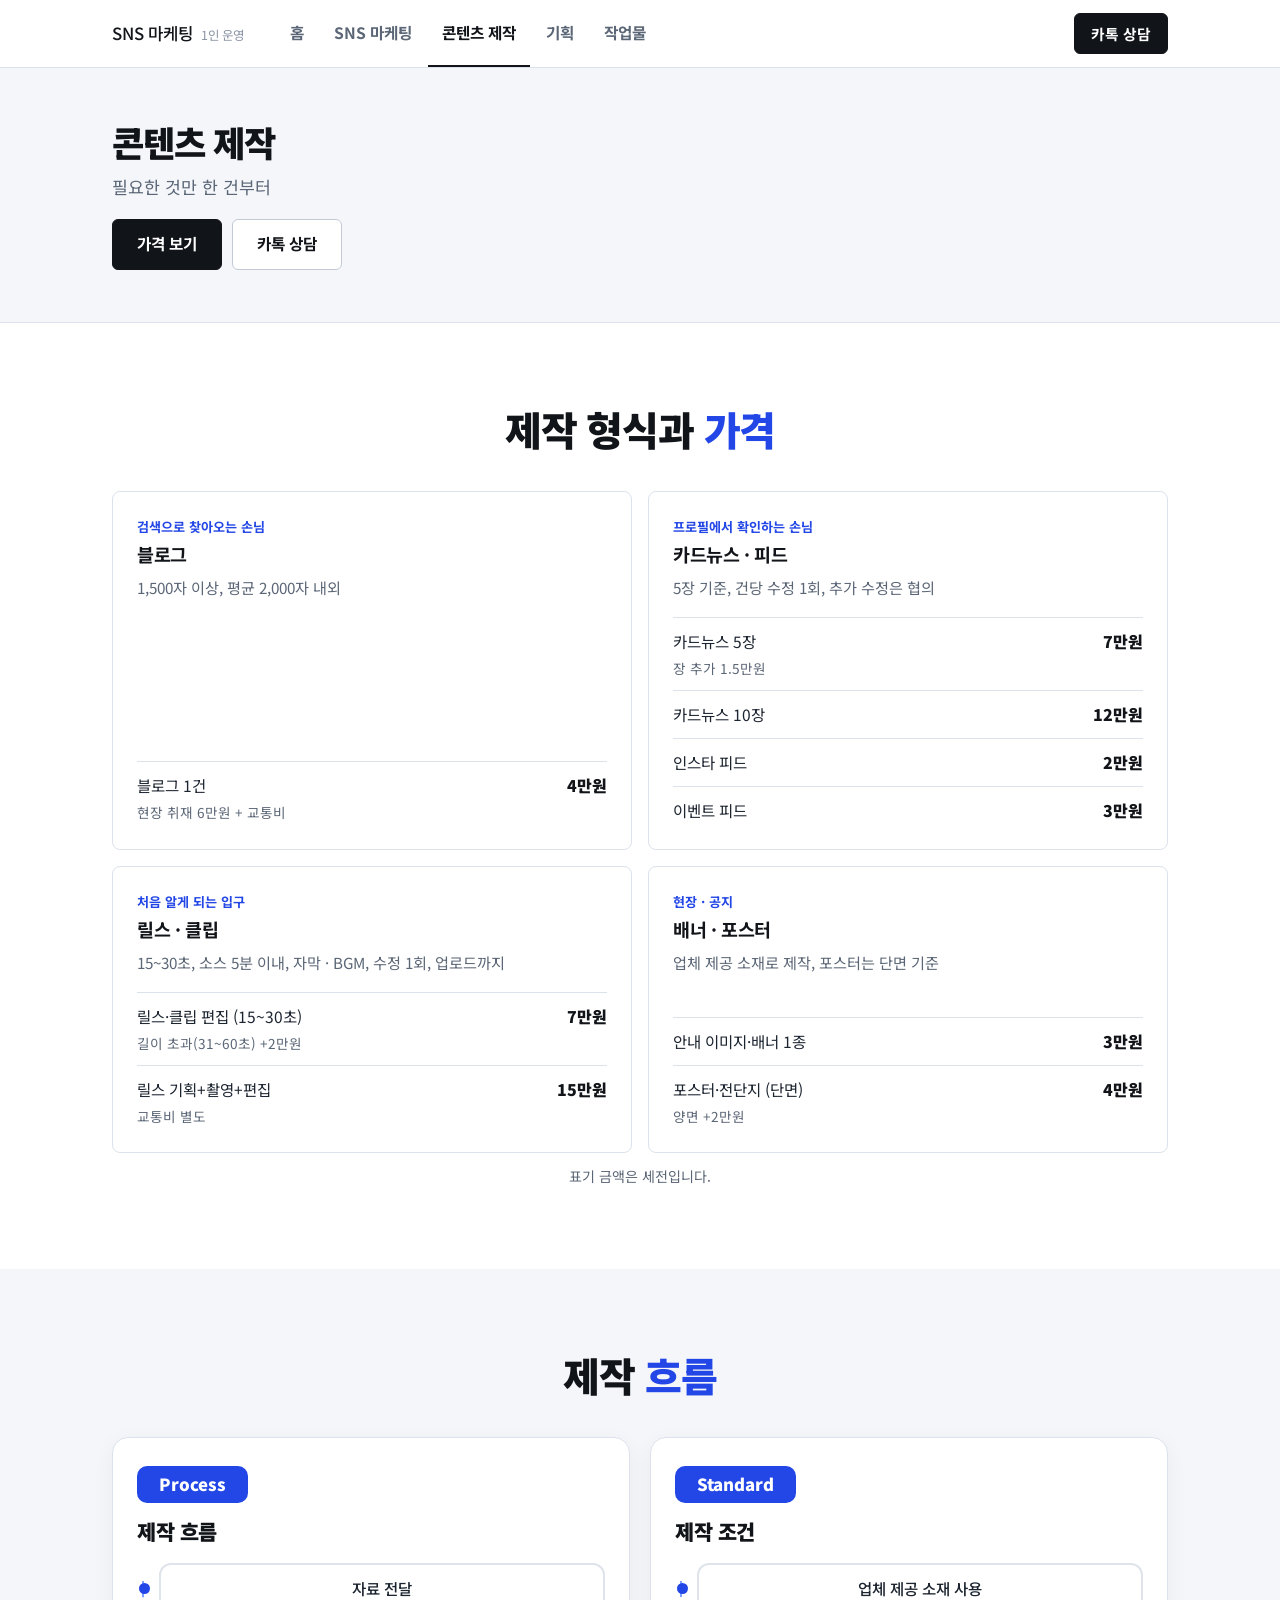
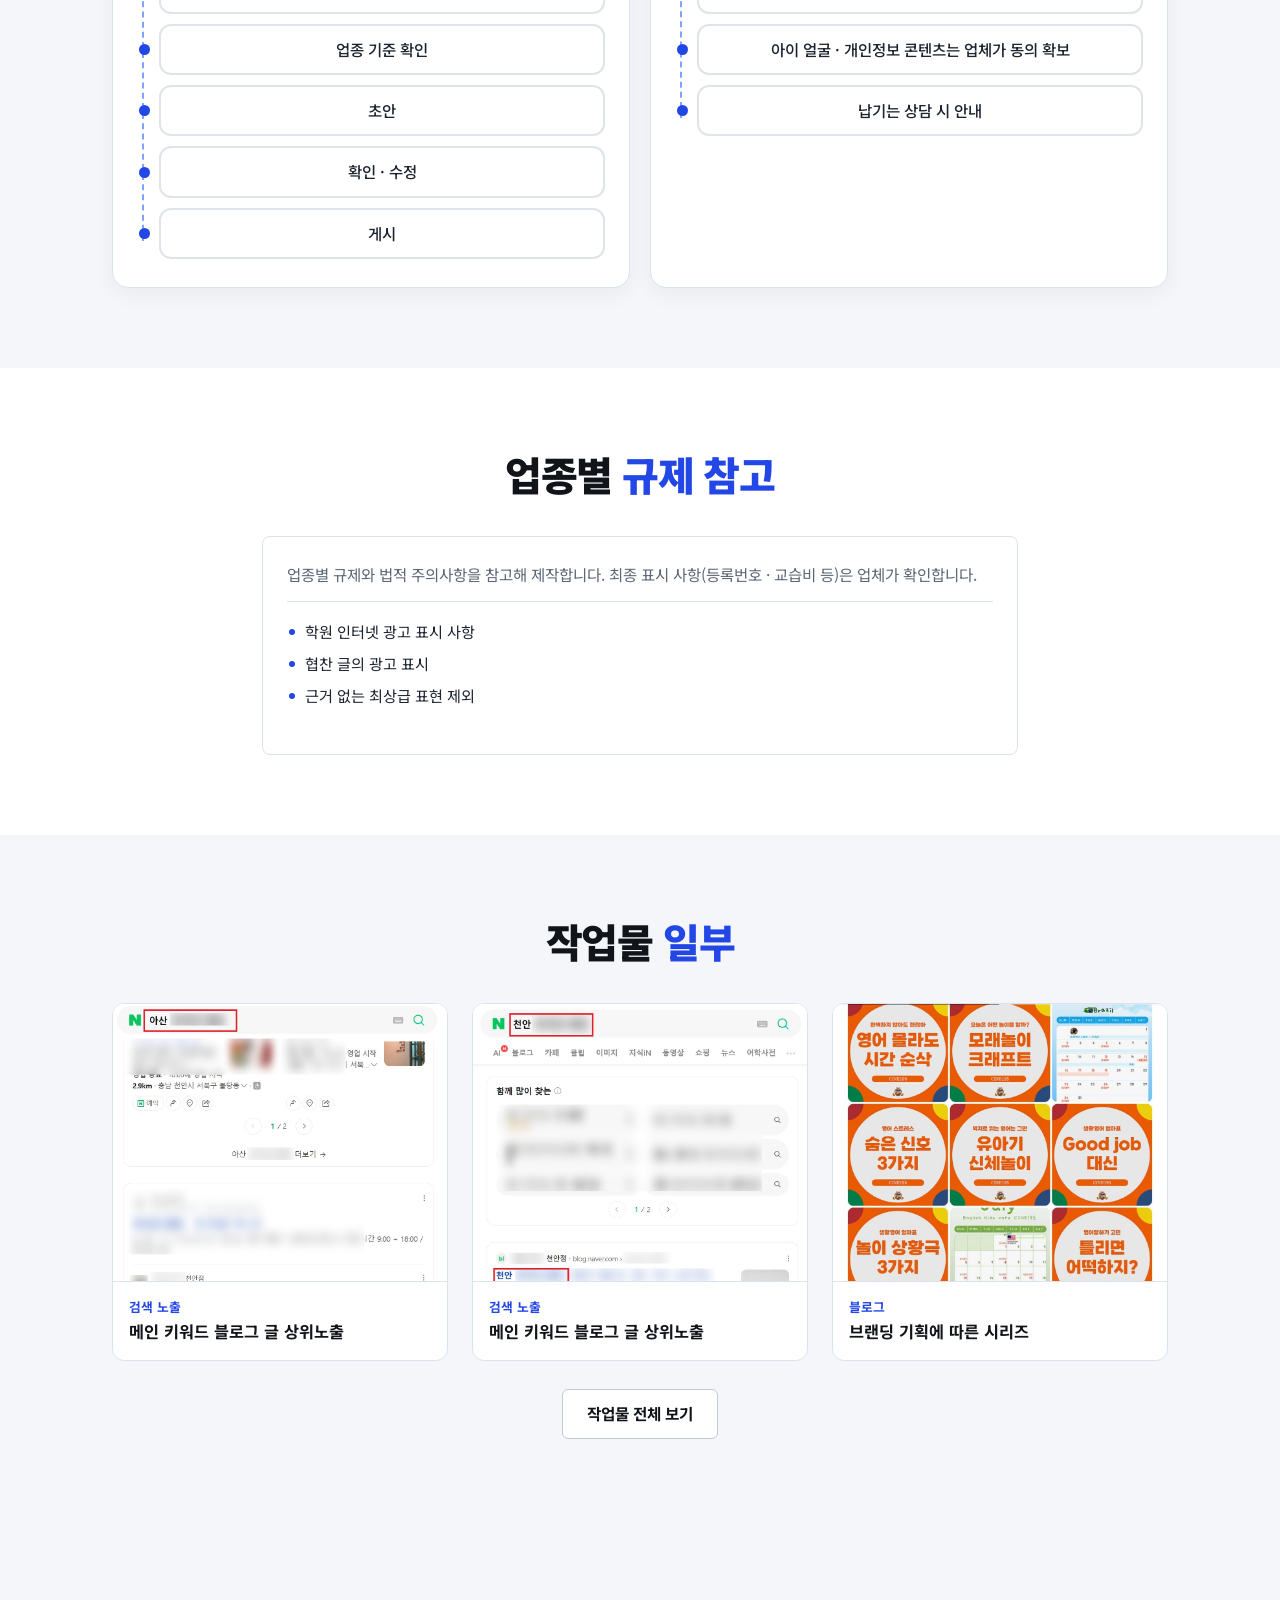
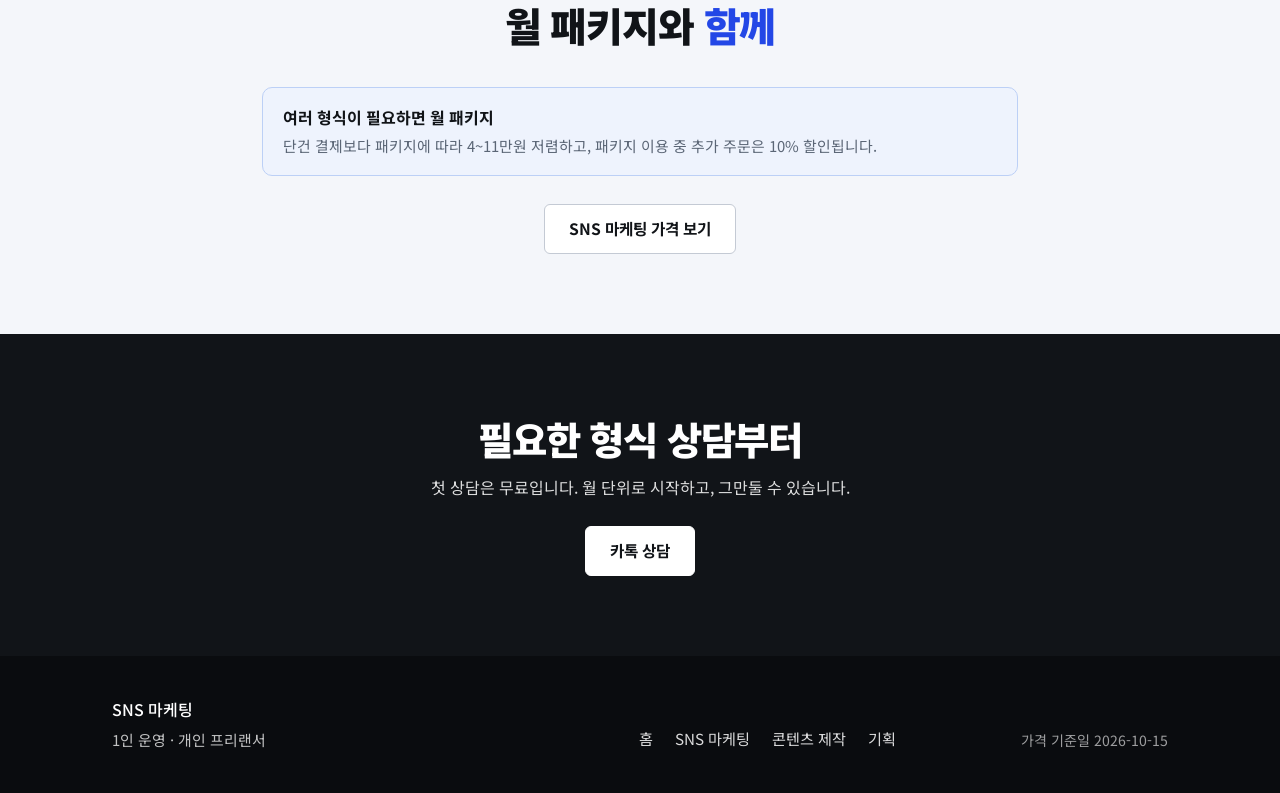
==== content/index.html @ e3b00475 "Replace 영상 편집 with 콘텐츠 제작: new /content/ page, tabs, home card; /video/ redirects Co-Authored-By: Cl" ====
<!DOCTYPE html>
<html lang="ko">
<head>
    <meta charset="UTF-8">
    <script>document.documentElement.className += ' js';</script>
    <meta name="viewport" content="width=device-width, initial-scale=1">
    <meta name="robots" content="noindex">
    <meta name="color-scheme" content="light">
    <title>콘텐츠 제작</title>
    <meta name="description" content="블로그 · 카드뉴스 · 릴스 · 배너·포스터 제작">
    <link rel="preconnect" href="https://fonts.googleapis.com">
    <link rel="preconnect" href="https://fonts.gstatic.com" crossorigin>
    <link rel="stylesheet" href="https://fonts.googleapis.com/css2?family=Noto+Sans+KR:wght@400;500;700;900&display=swap">
    <link rel="stylesheet" href="../assets/site.css">
    <script src="../assets/site.js" defer></script>
    <script src="../assets/pricing.js" defer></script>
    <script src="../assets/price-ui.js" defer></script>
    <script src="../assets/nav.js" defer></script>
    <script src="../assets/media.js" defer></script>
    <script src="../assets/effects.js" defer></script>
</head>
<body>
    <a class="skip-link" href="#main">본문으로 건너뛰기</a>

    <header class="site-header">
        <div class="container header-inner">
            <a class="brand" href="../"><span class="brand-name" data-brand-name></span><span class="brand-sub" data-brand-sub></span></a>
            <nav aria-label="사이트 메뉴">
                <ul class="tabs">
                        <li><a href="../">홈</a></li>
                        <li><a href="../services/">SNS 마케팅</a></li>
                        <li><a href="../content/" aria-current="page">콘텐츠 제작</a></li>
                        <li><a href="../planning/">기획</a></li>
                        <li data-tab="works" hidden><a href="../works/">작업물</a></li>
                </ul>
            </nav>
            <a class="btn btn-primary" href="https://open.kakao.com/o/sCHnO8pi" target="_blank" rel="noopener">카톡 상담</a>
        </div>
    </header>

    <main id="main">
        <p id="load-error" class="load-error" role="alert" hidden></p>

        <section class="hero hero-page" aria-labelledby="hero-title">
            <div class="container">
                <h1 id="hero-title">콘텐츠 제작</h1>
                <p class="lede">필요한 것만 한 건부터</p>
                <div class="cta">
                    <a class="btn btn-primary" href="#price">가격 보기</a>
                    <a class="btn btn-secondary" href="https://open.kakao.com/o/sCHnO8pi" target="_blank" rel="noopener">카톡 상담</a>
                </div>
            </div>
        </section>

        <section id="price" class="section" aria-labelledby="price-title">
            <div class="container">
                <div class="section-head center"><h2 id="price-title">제작 형식과 <em>가격</em></h2></div>
                <div class="fmt-grid">
                    <article class="card fmt-card">
                        <span class="fmt-role">검색으로 찾아오는 손님</span>
                        <h3>블로그</h3>
                        <p class="fmt-spec" data-spec="blog"></p>
                        <ul class="fmt-prices">
                            <li><span class="fmt-name">블로그 1건</span><strong class="fmt-money" data-money="singles|블로그 1건"></strong><small class="fmt-note" data-note="singles|블로그 1건"></small></li>
                        </ul>
                    </article>
                    <article class="card fmt-card">
                        <span class="fmt-role">프로필에서 확인하는 손님</span>
                        <h3>카드뉴스 · 피드</h3>
                        <p class="fmt-spec" data-spec="cardnews"></p>
                        <ul class="fmt-prices">
                            <li><span class="fmt-name">카드뉴스 5장</span><strong class="fmt-money" data-money="singles|카드뉴스 5장"></strong><small class="fmt-note" data-note="singles|카드뉴스 5장"></small></li>
                            <li><span class="fmt-name">카드뉴스 10장</span><strong class="fmt-money" data-money="singles|카드뉴스 10장"></strong><small class="fmt-note" data-note="singles|카드뉴스 10장"></small></li>
                            <li><span class="fmt-name">인스타 피드</span><strong class="fmt-money" data-money="singles|인스타 피드"></strong><small class="fmt-note" data-note="singles|인스타 피드"></small></li>
                            <li><span class="fmt-name">이벤트 피드</span><strong class="fmt-money" data-money="singles|이벤트 피드"></strong><small class="fmt-note" data-note="singles|이벤트 피드"></small></li>
                        </ul>
                    </article>
                    <article class="card fmt-card">
                        <span class="fmt-role">처음 알게 되는 입구</span>
                        <h3>릴스 · 클립</h3>
                        <p class="fmt-spec" data-spec="reels"></p>
                        <ul class="fmt-prices">
                            <li><span class="fmt-name">릴스·클립 편집 (15~30초)</span><strong class="fmt-money" data-money="singles|릴스·클립 편집 (15~30초)"></strong><small class="fmt-note" data-note="singles|릴스·클립 편집 (15~30초)"></small></li>
                            <li><span class="fmt-name">릴스 기획+촬영+편집</span><strong class="fmt-money" data-money="singles|릴스 기획+촬영+편집"></strong><small class="fmt-note" data-note="singles|릴스 기획+촬영+편집"></small></li>
                        </ul>
                    </article>
                    <article class="card fmt-card">
                        <span class="fmt-role">현장 · 공지</span>
                        <h3>배너 · 포스터</h3>
                        <p class="fmt-spec" data-spec="banner"></p>
                        <ul class="fmt-prices">
                            <li><span class="fmt-name">안내 이미지·배너 1종</span><strong class="fmt-money" data-money="setup|안내 이미지·배너 1종"></strong><small class="fmt-note" data-note="setup|안내 이미지·배너 1종"></small></li>
                            <li><span class="fmt-name">포스터·전단지 (단면)</span><strong class="fmt-money" data-money="setup|포스터·전단지 (단면)"></strong><small class="fmt-note" data-note="setup|포스터·전단지 (단면)"></small></li>
                        </ul>
                    </article>
                </div>
                <p class="fine center">표기 금액은 세전입니다.</p>
            </div>
        </section>

        <section class="section band-soft" aria-labelledby="process-title">
            <div class="container">
                <div class="section-head center"><h2 id="process-title">제작 <em>흐름</em></h2></div>
                <div class="point-grid point-grid-2">
                    <article class="point">
                        <span class="point-badge">Process</span>
                        <h3>제작 흐름</h3>
                        <ol class="flow"><li>자료 전달</li><li>업종 기준 확인</li><li>초안</li><li>확인 · 수정</li><li>게시</li></ol>
                    </article>
                    <article class="point">
                        <span class="point-badge">Standard</span>
                        <h3>제작 조건</h3>
                        <ol class="flow"><li>업체 제공 소재 사용</li><li>아이 얼굴 · 개인정보 콘텐츠는 업체가 동의 확보</li><li>납기는 상담 시 안내</li></ol>
                    </article>
                </div>
            </div>
        </section>

        <section class="section" aria-labelledby="rules-title">
            <div class="container narrow-block">
                <div class="section-head center"><h2 id="rules-title">업종별 <em>규제 참고</em></h2></div>
                <div class="card">
                    <p>업종별 규제와 법적 주의사항을 참고해 제작합니다. 최종 표시 사항(등록번호 · 교습비 등)은 업체가 확인합니다.</p>
                    <ul class="card-points">
                        <li>학원 인터넷 광고 표시 사항</li>
                        <li>협찬 글의 광고 표시</li>
                        <li>근거 없는 최상급 표현 제외</li>
                    </ul>
                </div>
            </div>
        </section>

        <!-- 작업물 일부: media.json의 gallery 중 검색 노출·블로그 항목만 (파일이 없으면 구역 전체 숨김) -->
        <section class="section band-soft" data-gallery-section aria-labelledby="sample-title" hidden>
            <div class="container">
                <div class="section-head center"><h2 id="sample-title">작업물 <em>일부</em></h2></div>
                <ul class="works-grid" data-gallery-preview data-limit="3" data-channels="검색 노출,블로그"></ul>
                <p class="works-more"><a class="btn btn-secondary" href="../works/">작업물 전체 보기</a></p>
            </div>
        </section>

        <!-- 릴스 샘플 (media.json: content/reels, 파일이 있을 때만) -->
        <section class="section" data-slots hidden>
            <div class="container">
                <div data-slot="content/reels" hidden></div>
            </div>
        </section>

        <section class="section band-soft" aria-labelledby="bundle-title">
            <div class="container narrow-block">
                <div class="section-head center"><h2 id="bundle-title">월 패키지와 <em>함께</em></h2></div>
                <div class="price-notice"><strong>여러 형식이 필요하면 월 패키지</strong><span>단건 결제보다 패키지에 따라 <span data-bundle-range></span> 저렴하고, 패키지 이용 중 추가 주문은 <span data-discount="package"></span> 할인됩니다.</span></div>
                <p class="works-more"><a class="btn btn-secondary" href="../services/#price">SNS 마케팅 가격 보기</a></p>
            </div>
        </section>

        <section class="section band-dark cta-band" aria-labelledby="cta-title">
            <div class="container">
                <h2 id="cta-title">필요한 형식 상담부터</h2>
                <p>첫 상담은 무료입니다. 월 단위로 시작하고, 그만둘 수 있습니다.</p>
                <div class="cta"><a class="btn btn-light" href="https://open.kakao.com/o/sCHnO8pi" target="_blank" rel="noopener">카톡 상담</a></div>
            </div>
        </section>
    </main>

    <footer class="site-footer">
        <div class="container footer-inner">
            <div>
                <p class="footer-brand" data-brand-name></p>
                <p class="footer-line"><span data-brand-sub="sep"></span>개인 프리랜서</p>
            </div>
            <ul class="footer-links"><li><a href="../">홈</a></li><li><a href="../services/">SNS 마케팅</a></li><li><a href="../content/">콘텐츠 제작</a></li><li><a href="../planning/">기획</a></li></ul>
            <p id="last-updated" class="fine" hidden></p>
        </div>
    </footer>
    <a class="fab" href="https://open.kakao.com/o/sCHnO8pi" target="_blank" rel="noopener">카톡 상담</a>
</body>
</html>
---- assets/site.css ----
/* 마케팅 사이트 공통 스타일
   흰 바탕 + 남색 + 파란 포인트 1개. 글꼴은 Noto Sans KR 하나만 씁니다. */
:root {
    color-scheme: light;
    --bg: #ffffff;
    --soft: #f4f6fa;
    --navy: #111418;
    --navy-2: #2a2f36;
    --text: #1c2430;
    --muted: #5b6676;
    --line: #dce2ec;
    --accent: #2347e6;
    --accent-dark: #1a38b8;
    --accent-soft: #f1f3fb;
    --radius: 8px;
    --font: "Noto Sans KR", -apple-system, BlinkMacSystemFont, "Apple SD Gothic Neo", "Malgun Gothic", system-ui, sans-serif;
    --gutter: 20px;
}

* { box-sizing: border-box; }
html { -webkit-text-size-adjust: 100%; scroll-behavior: smooth; scroll-padding-top: 110px; }
body { margin: 0; background: var(--bg); color: var(--text); font-family: var(--font); font-size: 1rem; line-height: 1.7; word-break: keep-all; overflow-wrap: anywhere; }

.container { width: 100%; max-width: 1120px; margin: 0 auto; padding: 0 var(--gutter); }

h1, h2, h3 { font-weight: 900; color: var(--navy); line-height: 1.35; letter-spacing: -0.02em; margin: 0 0 12px; text-wrap: balance; }
h1 { font-size: clamp(2rem, 5.6vw, 3.7rem); line-height: 1.25; letter-spacing: -0.035em; }
h2 { font-size: clamp(1.55rem, 3.6vw, 2.5rem); line-height: 1.3; letter-spacing: -0.03em; }
h3 { font-size: 1.15rem; font-weight: 700; }
p { margin: 0 0 14px; }
ul, ol { margin: 0; padding: 0; }
li { margin: 0; }
a { color: inherit; }

:focus-visible { outline: 3px solid var(--accent); outline-offset: 3px; }
.band-dark :focus-visible { outline-color: #ffffff; }

.skip-link { position: absolute; left: 16px; top: -64px; padding: 8px 14px; background: var(--navy); color: #ffffff; z-index: 60; }
.skip-link:focus { top: 8px; }
.visually-hidden { position: absolute; width: 1px; height: 1px; overflow: hidden; clip: rect(0 0 0 0); white-space: nowrap; }
[hidden] { display: none !important; }

.load-error { margin: 16px var(--gutter); padding: 12px 16px; border: 1px solid var(--accent); border-radius: var(--radius); }
.fine { font-size: 0.88rem; color: var(--muted); margin: 12px 0 0; }
.lede { font-size: 1.08rem; line-height: 1.7; color: var(--muted); max-width: 38em; }

/* ---------- 헤더 ---------- */
.site-header { position: sticky; top: 0; z-index: 40; background: #ffffff; border-bottom: 1px solid var(--line); }
.header-inner { display: grid; grid-template-columns: auto 1fr; grid-template-areas: "brand cta" "nav nav"; align-items: center; column-gap: 12px; }
.brand { grid-area: brand; display: flex; align-items: baseline; text-decoration: none; color: var(--navy); padding: 12px 0 2px; }
.brand-name { font-weight: 500; font-size: 1.05rem; letter-spacing: -0.01em; }
.brand-sub { margin-left: 8px; font-size: 0.78rem; font-weight: 400; color: #8a93a3; }
.brand-sub:empty { display: none; }
.site-header .btn { grid-area: cta; justify-self: end; padding: 7px 16px; min-height: 38px; font-size: 0.92rem; }
.site-header nav { grid-area: nav; min-width: 0; margin: 0 calc(var(--gutter) * -1); padding: 0 var(--gutter); }
.tabs { display: flex; gap: 2px; list-style: none; overflow-x: auto; scrollbar-width: none; }
.tabs::-webkit-scrollbar { display: none; }
.tabs li { flex: none; }
.tabs a { display: block; padding: 10px 12px; min-height: 42px; font-size: 0.98rem; font-weight: 700; color: var(--muted); text-decoration: none; white-space: nowrap; border-bottom: 2px solid transparent; }
.tabs a:hover { color: var(--navy); }
.tabs a[aria-current="page"] { color: var(--navy); border-bottom-color: var(--navy); }

/* ---------- 버튼 ---------- */
.cta { display: flex; flex-wrap: wrap; gap: 10px; margin: 24px 0 0; }
.btn { display: inline-flex; align-items: center; justify-content: center; padding: 11px 24px; min-height: 46px; border: 1px solid var(--accent); border-radius: 6px; font-family: var(--font); font-weight: 700; font-size: 0.98rem; text-decoration: none; text-align: center; cursor: pointer; transition: background-color 0.15s ease, border-color 0.15s ease, color 0.15s ease; }
.btn-primary { background: var(--navy); border-color: var(--navy); color: #ffffff; }
.btn-primary:hover { background: #000000; border-color: #000000; }
.btn-secondary { background: #ffffff; color: var(--navy); border-color: #c4cad4; }
.btn-secondary:hover { border-color: var(--navy); }
.btn-light { background: #ffffff; color: var(--navy); border-color: #ffffff; }
.btn-light:hover { background: var(--soft); border-color: var(--soft); }

/* ---------- 구역 ---------- */
.section { padding-block: clamp(44px, 7vw, 80px); }
.band-soft { background: var(--soft); }
.band-dark { background: var(--navy); color: #ffffff; }
.band-dark h2, .band-dark h3 { color: #ffffff; }
.band-dark .fine { color: rgba(255, 255, 255, 0.7); }
.band-dark .eyebrow { color: #9db1ff; }
.section-head { max-width: 760px; margin-bottom: clamp(22px, 4vw, 36px); }
.section-head h2 { margin: 0 0 6px; }
.section-head p { margin: 0; color: var(--muted); }
.section-head .fine, .hero-page h1 + .fine { margin: 6px 0 0; }

/* ---------- 홈 히어로 ---------- */
.hero { padding-block: clamp(40px, 7vw, 80px); background: var(--soft); border-bottom: 1px solid var(--line); }
.hero-home { background: #ffffff; border-bottom: 0; padding-block: clamp(56px, 10vw, 120px) clamp(40px, 6vw, 72px); text-align: center; }
.hero-home h1 { max-width: 16em; margin: 0 auto 20px; }
.hero-home .lede { margin: 0 auto; }
.hero-home .cta, .hero-home .assure { justify-content: center; }
.eyebrow { margin: 0 0 12px; font-size: 0.9rem; font-weight: 700; color: var(--accent); letter-spacing: 0; }
.center { text-align: center; }
.section-head.center { margin-inline: auto; }
.fine.center { text-align: center; }
.assure { list-style: none; display: flex; flex-wrap: wrap; gap: 4px 0; margin: 22px 0 0; font-size: 0.92rem; color: var(--muted); }
.assure li + li::before { content: ""; display: inline-block; width: 1px; height: 0.9em; margin: 0 14px; background: var(--line); vertical-align: -1px; }
.hero-page { padding-block: clamp(32px, 5vw, 52px); }
.hero-page h1 { font-size: clamp(1.6rem, 3.4vw, 2.2rem); margin-bottom: 8px; }
.hero-page .lede { margin: 0; }
.hero-page .cta { margin-top: 18px; }

/* ---------- 카드 ---------- */
.card-grid { list-style: none; display: grid; grid-template-columns: 1fr; gap: 16px; }
.card { display: block; padding: 24px; background: #ffffff; border: 1px solid var(--line); border-radius: var(--radius); text-decoration: none; }
a.card:hover { border-color: var(--accent); }
.card h3 { margin-bottom: 8px; }
.card p { margin: 0 0 14px; color: var(--muted); font-size: 0.97rem; }
.card-grid-plain .card p { margin: 0; }
.card-points { list-style: none; margin: 0 0 18px; padding: 14px 0 0; border-top: 1px solid var(--line); }
.card-points li { position: relative; padding: 3px 0 3px 18px; font-size: 0.95rem; }
.card-points li::before { content: ""; position: absolute; left: 2px; top: 0.85em; width: 6px; height: 6px; border-radius: 50%; background: var(--accent); }
.card-link { font-weight: 700; font-size: 0.95rem; color: var(--accent); }
.card-link::after { content: " \203A"; }

.check-grid { list-style: none; display: grid; grid-template-columns: 1fr; gap: 12px; }
.check-grid li { position: relative; padding: 18px 20px 18px 52px; background: #ffffff; border: 1px solid var(--line); border-radius: var(--radius); font-weight: 500; }
.check-grid li::before { content: ""; position: absolute; left: 22px; top: 50%; width: 12px; height: 7px; margin-top: -6px; border-left: 2px solid var(--accent); border-bottom: 2px solid var(--accent); transform: rotate(-45deg); }


/* 어두운 구역: 고민 */
.pain-lines { list-style: none; max-width: 760px; margin: 0 auto; border-top: 1px solid rgba(255, 255, 255, 0.25); }
.pain-lines li { padding: 20px 4px; border-bottom: 1px solid rgba(255, 255, 255, 0.25); text-align: center; font-weight: 700; font-size: clamp(1.1rem, 2.2vw, 1.4rem); letter-spacing: -0.02em; }

/* 번호 타일 */
.tile-grid { display: grid; grid-template-columns: 1fr; gap: 16px; }
.tile { display: flex; flex-direction: column; padding: 32px 28px; background: var(--navy); color: #ffffff; border-radius: 12px; text-decoration: none; }
.tile:hover { background: #000000; }
.tile-no { font-size: 3rem; font-weight: 900; font-style: italic; line-height: 1; color: rgba(255, 255, 255, 0.28); margin-bottom: 14px; }
.tile h3 { color: #ffffff; font-size: 1.4rem; font-weight: 900; margin-bottom: 8px; }
.tile p { margin: 0 0 16px; color: rgba(255, 255, 255, 0.82); font-size: 0.97rem; }
.tile ul { list-style: none; margin: 0 0 22px; padding: 14px 0 0; border-top: 1px solid rgba(255, 255, 255, 0.22); }
.tile li { position: relative; padding: 3px 0 3px 16px; font-size: 0.95rem; color: rgba(255, 255, 255, 0.92); }
.tile li::before { content: ""; position: absolute; left: 0; top: 0.85em; width: 5px; height: 5px; border-radius: 50%; background: #ffffff; }
.tile-link { margin-top: auto; font-weight: 700; font-size: 0.95rem; }
.tile-link::after { content: " \203A"; }

/* 진행 순서 */
.step-grid { list-style: none; display: grid; grid-template-columns: 1fr; gap: 12px; }
.step-grid li { padding: 20px; border: 1px solid var(--line); border-radius: var(--radius); background: #ffffff; }
.step-grid .num { display: inline-flex; align-items: center; justify-content: center; width: 28px; height: 28px; margin-bottom: 10px; border-radius: 50%; background: var(--navy); color: #ffffff; font-weight: 700; font-size: 0.9rem; }
.step-grid strong, .step-grid .d { display: block; }
.step-grid strong { color: var(--navy); font-size: 1.05rem; margin-bottom: 4px; }
.step-grid .d { color: var(--muted); font-size: 0.93rem; line-height: 1.6; }

/* 요금 안내 */
.price-teaser { display: grid; gap: 18px; align-items: center; padding: 28px; background: #ffffff; border: 1px solid var(--line); border-radius: 12px; }
.price-teaser h2 { margin-bottom: 6px; }
.price-teaser p { margin: 0; }
.price-teaser strong { color: var(--accent-dark); }

/* 하단 문의 띠 */
.cta-band { text-align: center; }
.cta-band h2 { font-size: clamp(1.6rem, 3.6vw, 2.4rem); margin-bottom: 10px; }
.cta-band p { margin: 0 auto; color: rgba(255, 255, 255, 0.85); max-width: 34em; }
.cta-band .cta { justify-content: center; }

/* ---------- 서브 페이지 ---------- */
.path-flow { list-style: none; display: grid; grid-template-columns: 1fr; gap: 12px; }
.path-flow li { display: grid; grid-template-columns: 32px 1fr; gap: 2px 14px; padding: 16px 18px; background: #ffffff; border: 1px solid var(--line); border-radius: var(--radius); }
.p-no { grid-row: span 2; display: flex; align-items: center; justify-content: center; width: 32px; height: 32px; border-radius: 50%; background: var(--navy); color: #ffffff; font-weight: 700; font-size: 0.9rem; }
.path-flow li.last .p-no { background: var(--accent); }
.p-name { font-weight: 700; color: var(--navy); }
.p-cap { grid-column: 2; font-size: 0.92rem; line-height: 1.55; color: var(--muted); }

.two-col { display: grid; grid-template-columns: 1fr; gap: 40px; align-items: start; }
.steps { list-style: none; counter-reset: step; border-top: 1px solid var(--line); }
.steps li { counter-increment: step; position: relative; padding: 14px 0 14px 44px; border-bottom: 1px solid var(--line); }
.steps li::before { content: counter(step); position: absolute; left: 0; top: 14px; display: flex; align-items: center; justify-content: center; width: 28px; height: 28px; border-radius: 50%; background: var(--navy); color: #ffffff; font-weight: 700; font-size: 0.85rem; }
.steps strong, .steps > li > span { display: block; }
.steps strong { color: var(--navy); }
.steps > li > span { color: var(--muted); font-size: 0.95rem; }

.months { list-style: none; display: grid; grid-template-columns: 1fr; gap: 12px; }
.months li { padding: 20px; background: #ffffff; border: 1px solid var(--line); border-radius: var(--radius); }
.months strong { display: block; color: var(--accent); font-size: 1.15rem; margin-bottom: 4px; }
.learn-title { margin: 36px 0 12px; font-size: 1.1rem; }
.learn { list-style: none; max-width: 760px; border-top: 1px solid var(--line); }
.learn li { padding: 12px 0; border-bottom: 1px solid var(--line); }
.narrow-block { max-width: 820px; }

.spec-list { list-style: none; display: grid; grid-template-columns: 1fr; gap: 12px; }
.spec-list li { padding: 18px 20px; background: #ffffff; border: 1px solid var(--line); border-radius: var(--radius); font-weight: 500; }
.plan-list { list-style: none; counter-reset: plan; border-top: 1px solid var(--line); }
.plan-list li { counter-increment: plan; display: grid; grid-template-columns: 36px 1fr; gap: 2px 14px; padding: 18px 0; border-bottom: 1px solid var(--line); }
.plan-list li::before { content: counter(plan); grid-row: span 2; display: flex; align-items: center; justify-content: center; width: 28px; height: 28px; border-radius: 50%; background: var(--navy); color: #ffffff; font-weight: 700; font-size: 0.85rem; }
.plan-list strong { color: var(--navy); font-size: 1.05rem; }
.plan-list span { color: var(--muted); font-size: 0.95rem; }

/* ---------- 가격 ---------- */
.pkg-feature { display: grid; grid-template-columns: 1fr; gap: 24px; padding: 28px; background: #ffffff; border: 1px solid var(--navy); border-radius: var(--radius); }
.pkg-name { font-size: 1.4rem; font-weight: 700; color: var(--navy); margin: 0 0 4px; }
.audience { color: var(--muted); margin: 0; }
.pkg-price { display: flex; flex-direction: column; gap: 2px; }
.list-price { font-size: 0.9rem; color: var(--muted); }
.price-value { font-weight: 700; font-size: clamp(2rem, 5vw, 2.8rem); line-height: 1.15; letter-spacing: -0.03em; color: var(--navy); }
.price-unit { font-weight: 500; font-size: 1rem; letter-spacing: 0; margin-left: 4px; color: var(--muted); }
.discount { color: var(--accent); font-weight: 700; }
.card-posts { font-size: 0.9rem; color: var(--muted); }
.card-items { list-style: none; display: grid; align-content: start; }
.card-items li { position: relative; padding: 9px 0 9px 24px; border-bottom: 1px solid var(--line); font-size: 0.97rem; }
.card-items li:last-child { border-bottom: 0; }
.card-items li::before { content: ""; position: absolute; left: 3px; top: 1.05em; width: 10px; height: 6px; border-left: 2px solid var(--accent); border-bottom: 2px solid var(--accent); transform: rotate(-45deg); }
.card-note { color: var(--muted); font-size: 0.93rem; }

.plan-box { margin-top: 24px; padding: 26px; background: var(--accent-soft); border: 1px solid #c9d8f7; border-radius: var(--radius); }
.plan-box h3 { font-size: 1.2rem; margin-bottom: 10px; }
.plan-box p { max-width: 46em; }
.plan-prices { list-style: none; margin: 14px 0; display: grid; gap: 6px; }
.plan-prices li { font-weight: 700; color: var(--navy); }
.plan-terms { font-size: 0.92rem; color: var(--muted); margin-bottom: 10px; }
.plan-box details { margin: 16px 0 0; border: 1px solid #c9d8f7; border-radius: 6px; background: #ffffff; }
.plan-box summary { cursor: pointer; padding: 12px 16px; min-height: 44px; font-weight: 700; color: var(--navy); }
.plan-box details[open] > summary { border-bottom: 1px solid #c9d8f7; margin-bottom: 10px; }
.plan-terms-body { padding: 0 16px 4px; font-size: 0.95rem; }

.price-section details { margin: 12px 0 0; border: 1px solid var(--line); border-radius: 6px; background: #ffffff; }
.price-section > .container > details:first-of-type { margin-top: 24px; }
.price-section summary { cursor: pointer; padding: 14px 18px; min-height: 48px; font-weight: 700; color: var(--navy); }
.price-section details[open] > summary { border-bottom: 1px solid var(--line); margin-bottom: 6px; }
.details-body { padding: 0 18px 12px; }
.details-body h3 { margin: 18px 0 6px; font-size: 1rem; }
.referral { margin: 28px 0 0; padding: 16px 18px; background: var(--soft); border-radius: 6px; font-size: 1rem; }

.price-table { width: 100%; border-collapse: collapse; margin: 6px 0 14px; font-size: 0.97rem; }
.price-table th, .price-table td { text-align: left; padding: 11px 8px 11px 0; border-bottom: 1px solid var(--line); vertical-align: top; }
.price-table thead th { font-size: 0.85rem; font-weight: 700; color: var(--muted); }
.price-table tbody th { font-weight: 500; }
.cell-price { white-space: nowrap; font-weight: 700; color: var(--accent-dark); }
.cell-note { color: var(--muted); }

.contact-note { margin-top: 28px; max-width: 760px; }
.contact-note h3 { font-size: 1rem; margin-bottom: 8px; }
.terms { padding-left: 1.2em; color: var(--muted); font-size: 0.95rem; }
.terms li { margin-bottom: 6px; }

/* ---------- 이미지·영상 슬롯 (파일이 있을 때만 생성됨, assets/media.js) ---------- */
.slot-list { display: grid; grid-template-columns: 1fr; gap: 32px; }
.slot-list > [data-slot][hidden] { display: none; }
[data-slot] { margin: 0; }
.media-slot { margin: 0; }
.media-slot img, .media-slot video, .works-grid img, .works-grid video { display: block; width: 100%; height: auto; border: 1px solid var(--line); border-radius: var(--radius); background: #ffffff; }
.works-grid img { aspect-ratio: 6 / 5; object-fit: cover; object-position: top; }
.zoom { display: block; width: 100%; padding: 0; margin: 0; border: 0; background: none; cursor: zoom-in; font: inherit; color: inherit; }
.media-compare { width: 100%; }
.compare-pair { display: grid; grid-template-columns: 1fr 1fr; gap: 14px; max-width: 960px; margin: 0 auto; }
.compare-pair figure { margin: 0; display: flex; flex-direction: column; }
.compare-pair figcaption { order: -1; align-self: flex-start; margin: 0 0 8px; padding: 2px 14px; border-radius: 999px; background: var(--navy); color: #ffffff; font-size: 0.9rem; font-weight: 700; }
.compare-pair figure:last-child figcaption { background: var(--accent); }
.compare-pair img { width: 100%; height: auto; border-radius: var(--radius); border: 1px solid var(--line); }
.video-row { display: grid; grid-template-columns: repeat(auto-fit, minmax(170px, 1fr)); gap: 14px; }
.media-caption { margin: 10px 0 0; font-size: 0.92rem; color: var(--muted); }
.media-compare .media-caption { margin: 12px auto 0; max-width: 960px; }
.slot-list > :has(.media-compare) { grid-column: 1 / -1; }

dialog.lightbox { max-width: 96vw; max-height: 96vh; padding: 12px; border: 0; border-radius: var(--radius); background: #ffffff; color: var(--text); }
dialog.lightbox::backdrop { background: rgba(0, 0, 0, 0.7); }
.lightbox-body img, .lightbox-body video { display: block; max-width: calc(96vw - 48px); max-height: calc(96vh - 96px); width: auto; height: auto; margin: 0 auto; }
.lightbox-close { display: block; margin: 0 0 8px auto; padding: 7px 16px; min-height: 38px; cursor: pointer; font: inherit; font-weight: 700; border: 1px solid var(--line); border-radius: 6px; background: #ffffff; color: var(--navy); }

/* 작업물 */
.filters { display: flex; flex-wrap: wrap; gap: 8px; margin: 0 0 24px; }
.filters button { font: inherit; font-size: 0.92rem; font-weight: 500; padding: 7px 16px; min-height: 38px; cursor: pointer; border: 1px solid var(--line); border-radius: 999px; background: #ffffff; color: var(--text); }
.filters button[aria-pressed="true"] { background: var(--navy); border-color: var(--navy); color: #ffffff; }
.works-grid { display: grid; grid-template-columns: 1fr; gap: 24px; list-style: none; align-items: start; }
.works-grid figure { margin: 0; display: flex; flex-direction: column; background: #ffffff; border: 1px solid var(--line); border-radius: 12px; overflow: hidden; }
.works-grid figure img { border: 0; border-radius: 0; border-bottom: 1px solid var(--line); }
.works-grid figcaption { padding: 14px 16px 16px; }
.cap-tag { display: block; font-size: 0.8rem; font-weight: 700; color: var(--accent); margin-bottom: 2px; }
.cap-text { display: block; font-size: 1.02rem; line-height: 1.45; color: var(--navy); }
.works-more { margin: 28px 0 0; text-align: center; }

/* ---------- 푸터 ---------- */
.site-footer { background: #0a0c0f; color: #ffffff; padding-block: 40px; }
.footer-inner { display: grid; gap: 20px; }
.footer-brand { font-weight: 500; font-size: 1rem; margin: 0 0 4px; }
.footer-line { margin: 0; color: rgba(255, 255, 255, 0.75); font-size: 0.93rem; }
.footer-links { list-style: none; display: flex; flex-wrap: wrap; gap: 6px 22px; }
.footer-links a { text-decoration: none; color: rgba(255, 255, 255, 0.85); font-size: 0.95rem; }
.footer-links a:hover { text-decoration: underline; }
.site-footer .fine { color: rgba(255, 255, 255, 0.6); margin: 0; }

/* ---------- 반응형 ---------- */
@media (max-width: 639px) {
    .price-table thead { position: absolute; width: 1px; height: 1px; overflow: hidden; clip: rect(0 0 0 0); }
    .price-table, .price-table tbody, .price-table tr, .price-table th, .price-table td { display: block; width: 100%; }
    .price-table tr { padding: 10px 0; border-bottom: 1px solid var(--line); }
    .price-table th, .price-table td { border: 0; padding: 2px 0; }
    .cell-note:empty { display: none; }
}

@media (min-width: 640px) {
    :root { --gutter: 32px; }
    .card-grid { grid-template-columns: repeat(2, 1fr); }
    .tile-grid { grid-template-columns: repeat(2, 1fr); }
    .check-grid { grid-template-columns: repeat(2, 1fr); }
    .step-grid { grid-template-columns: repeat(2, 1fr); }
    .path-flow { grid-template-columns: repeat(2, 1fr); }
    .works-grid { grid-template-columns: repeat(2, 1fr); }
    .slot-list { grid-template-columns: repeat(2, 1fr); }
    .spec-list { grid-template-columns: repeat(3, 1fr); }
    .months { grid-template-columns: repeat(3, 1fr); }
    .price-teaser { grid-template-columns: 1fr auto; padding: 32px 36px; }
    .footer-inner { grid-template-columns: 1.4fr 1fr auto; align-items: end; }
}

@media (min-width: 960px) {
    .header-inner { grid-template-columns: auto 1fr auto; grid-template-areas: "brand nav cta"; column-gap: 32px; }
    .brand { padding: 0; }
    .site-header nav { margin: 0; padding: 0; justify-self: start; }
    .tabs a { padding: 20px 14px 18px; }
    .hero-home .container { grid-template-columns: 1.15fr 1fr; gap: 56px; }
    .card-grid { grid-template-columns: repeat(3, 1fr); }
    .tile-grid { grid-template-columns: repeat(3, 1fr); }
    .step-grid { grid-template-columns: repeat(5, 1fr); }
    .path-flow { grid-template-columns: repeat(5, 1fr); }
    .path-flow li { grid-template-columns: 1fr; gap: 8px; align-content: start; }
    .p-no { grid-row: auto; }
    .p-cap { grid-column: auto; }
    .works-grid { grid-template-columns: repeat(3, 1fr); }
    .two-col { grid-template-columns: 1fr 1fr; gap: 64px; }
    .pkg-feature { grid-template-columns: 1fr 1fr 1.1fr; gap: 40px; align-items: start; padding: 32px 36px; }
    .plan-box { padding: 32px 36px; }
}

@media (prefers-reduced-motion: reduce) { html { scroll-behavior: auto; } .btn { transition: none; } }

br.pc { display: none; }
@media (min-width: 960px) { br.pc { display: inline; } }

/* ---------- 성과 데이터 카드 (assets/results.js) ---------- */
.stat-grid { display: grid; grid-template-columns: 1fr; gap: 16px; align-items: start; }
.stat-card { background: #ffffff; border: 1px solid var(--line); border-radius: 12px; overflow: hidden; }
.stat-head { padding: 16px 20px; background: var(--soft); border-bottom: 1px solid var(--line); }
.stat-head h3 { margin: 0; font-size: 1rem; }
.stat-head p { margin: 2px 0 0; font-size: 0.85rem; color: var(--muted); }
.stat-rows { list-style: none; padding: 4px 20px; }
.stat-rows li { display: flex; justify-content: space-between; align-items: center; gap: 12px; padding: 14px 0; border-bottom: 1px solid var(--line); }
.stat-rows li:last-child { border-bottom: 0; }
.stat-label { color: var(--muted); font-size: 0.95rem; }
.stat-right { display: flex; flex-direction: column; align-items: flex-end; }
.stat-top { display: flex; align-items: center; gap: 8px; }
.stat-pill { padding: 1px 8px; border-radius: 999px; background: #fdecef; color: #d6334a; font-size: 0.82rem; font-weight: 700; white-space: nowrap; }
.stat-value { font-size: 1.5rem; line-height: 1.3; letter-spacing: -0.02em; color: var(--navy); }
.stat-prev { font-size: 0.8rem; color: var(--muted); }
.stat-extra { background: var(--soft); margin: 0 -20px; padding-inline: 20px !important; }
.stat-extra .stat-value { font-size: 1.15rem; }

@media (min-width: 720px) { .stat-grid { grid-template-columns: repeat(2, 1fr); } }
@media (min-width: 1040px) { .stat-grid { grid-template-columns: repeat(3, 1fr); } }

/* ---------- 화면 효과 (assets/effects.js) ----------
   스크립트가 클래스를 붙일 때만 숨김 → 스크립트가 실패해도 내용은 보입니다. '동작 줄이기'에서는 스크립트가 아무것도 붙이지 않습니다. */
.reveal { opacity: 0; transform: translateY(26px); }
.reveal.in { opacity: 1; transform: none; }
.reveal, .reveal.in { transition: opacity 0.7s ease var(--d, 0ms), transform 0.7s cubic-bezier(0.2, 0.7, 0.2, 1) var(--d, 0ms), translate 0.3s ease, box-shadow 0.3s ease, border-color 0.3s ease, background-color 0.2s ease; }

.scroll-bar { position: fixed; top: 0; left: 0; right: 0; height: 3px; background: var(--accent); transform: scaleX(0); transform-origin: left; z-index: 50; pointer-events: none; }
.site-header { transition: box-shadow 0.25s ease; }
.site-header.scrolled { box-shadow: 0 6px 24px rgba(17, 20, 24, 0.07); }

/* 플로팅 카톡 버튼 */
.fab { position: fixed; right: 18px; bottom: 18px; z-index: 45; padding: 13px 22px; border-radius: 999px; background: var(--navy); color: #ffffff; font-weight: 700; font-size: 0.95rem; text-decoration: none; box-shadow: 0 10px 28px rgba(17, 20, 24, 0.28); transition: opacity 0.3s ease, translate 0.3s ease, background-color 0.2s ease; }
.fab:hover { background: #000000; }
.js .fab:not(.show) { opacity: 0; translate: 0 16px; pointer-events: none; }
.fab.show::after { content: ""; position: absolute; inset: 0; border-radius: inherit; border: 2px solid var(--navy); animation: fab-pulse 2.8s ease-out infinite; pointer-events: none; }
@keyframes fab-pulse { 0% { transform: scale(1); opacity: 0.55; } 70%, 100% { transform: scale(1.35, 1.7); opacity: 0; } }

/* 키워드 띠 */
.marquee { overflow: hidden; background: var(--navy); color: #ffffff; }
.marquee-track { display: flex; width: max-content; animation: marquee 32s linear infinite; }
.marquee:hover .marquee-track { animation-play-state: paused; }
.marquee span { position: relative; padding: 15px 30px; font-weight: 700; font-size: 0.95rem; letter-spacing: 0.02em; white-space: nowrap; }
.marquee span::after { content: ""; position: absolute; right: -3px; top: 50%; width: 6px; height: 6px; border-radius: 50%; background: #9db1ff; transform: translateY(-50%); }
@keyframes marquee { to { transform: translateX(-50%); } }

/* 호버 */
.card, .tile, .stat-card, .works-grid figure { transition: translate 0.3s ease, box-shadow 0.3s ease, border-color 0.3s ease, background-color 0.2s ease; }
.card:hover, .stat-card:hover, .works-grid figure:hover { translate: 0 -5px; box-shadow: 0 14px 34px rgba(17, 20, 24, 0.1); }
.tile:hover { translate: 0 -5px; box-shadow: 0 14px 34px rgba(17, 20, 24, 0.22); }
.works-grid figure img { transition: transform 0.6s ease; }
.works-grid figure:hover img { transform: scale(1.04); }
.btn:hover { translate: 0 -2px; }
.btn:active { translate: 0 0; }
.tabs a:hover { border-bottom-color: var(--line); }
.tile-link::after { display: inline-block; transition: translate 0.25s ease; }
.tile:hover .tile-link::after, .card:hover .card-link::after { translate: 5px 0; }
.cta-price { margin: 0 0 6px; color: rgba(255, 255, 255, 0.92); }
.cta-price a { text-underline-offset: 4px; }

/* 진행 순서: 상자 없이 선으로 잇고, 보이면 선이 채워짐 */
.step-grid { gap: 8px 28px; }
.step-grid li { position: relative; padding: 22px 0 0; border: 0; border-top: 2px solid var(--line); border-radius: 0; background: none; }
.step-grid li::after { content: ""; position: absolute; top: -2px; left: 0; height: 2px; width: 100%; background: var(--navy); transition: width 0.9s ease var(--d, 0ms); }
.step-grid li.reveal:not(.in)::after { width: 0; }
.step-grid li:hover { translate: none; box-shadow: none; }

/* 타일: 큰 번호 대신 깔끔하게 */
.tile-no { display: none; }
.tile h3 { margin-top: 4px; }

/* 마우스 커서: 파란 그라데이션 원 하나 */
.cursor-orb { position: fixed; left: 0; top: 0; z-index: 10000; pointer-events: none; width: 26px; height: 26px; margin: -13px 0 0 -13px; border-radius: 50%; background: radial-gradient(circle at 32% 30%, #8fb8ff 0%, #3a63f2 52%, #1a38b8 100%); box-shadow: 0 0 20px rgba(47, 91, 240, 0.45); opacity: 0; transition: width 0.25s ease, height 0.25s ease, margin 0.25s ease, opacity 0.25s ease, scale 0.15s ease; }
.cursor-on .cursor-orb { opacity: 0.88; }
.cursor-orb.is-link { width: 54px; height: 54px; margin: -27px 0 0 -27px; opacity: 0.55; }
.cursor-orb.is-zoom { width: 84px; height: 84px; margin: -42px 0 0 -42px; opacity: 0.92; }
.cursor-orb.is-zoom::after { content: "확대"; position: absolute; inset: 0; display: flex; align-items: center; justify-content: center; color: #ffffff; font-size: 0.9rem; font-weight: 700; }
.cursor-orb.is-down { scale: 0.85; }
.btn.pulled { transition: translate 0.3s ease, background-color 0.15s ease, border-color 0.15s ease; }

@media (max-width: 639px) {
    .fab { right: 14px; bottom: 14px; padding: 12px 18px; }
    .step-grid { gap: 22px; }
}

@media (prefers-reduced-motion: reduce) {
    .marquee-track { animation: none; width: auto; flex-wrap: wrap; justify-content: center; }
    .marquee span:nth-child(n+8) { display: none; }
    .fab.show::after { animation: none; display: none; }
    .fab, .site-header, .card, .tile, .stat-card, .works-grid figure, .works-grid figure img { transition: none; }
}

.stat-grid + .fine { margin-top: 24px; }

/* ---------- 벤치마킹 반영: 고민 띠, 선언, 반론, Point, 아코디언, 혜택, 사례 ---------- */
h2 em { font-style: normal; color: var(--accent); }
.band-dark h2 em { color: #7fa4ff; }

/* 고민 띠 */
.problem { position: relative; padding: clamp(46px, 8vw, 88px) 0; background: #111418 radial-gradient(circle at 92% 50%, rgba(47, 91, 240, 0.28), transparent 46%); color: #ffffff; border-bottom: 1px solid rgba(255, 255, 255, 0.1); overflow: hidden; }
.problem.right { background: #111418 radial-gradient(circle at 8% 50%, rgba(47, 91, 240, 0.28), transparent 46%); }
.problem p { margin: 0; max-width: 14em; font-size: clamp(1.55rem, 3.8vw, 2.5rem); font-weight: 700; line-height: 1.4; letter-spacing: -0.03em; }
.problem.right .container { text-align: right; }
.problem.right p { margin-left: auto; }
.problem-no { display: block; margin-bottom: 10px; font-size: 0.95rem; font-weight: 700; letter-spacing: 0.08em; color: #7fa4ff; }
.problem-no::before { content: "Problem "; }

/* 브랜드 선언 */
.declare { padding: clamp(64px, 11vw, 124px) 0; text-align: center; background: #000000; }
.dec-small { margin: 0 0 8px; font-size: 1.15rem; color: rgba(255, 255, 255, 0.78); }
.dec-big { margin: 0 0 30px; font-size: clamp(1.6rem, 4.6vw, 3rem); font-weight: 900; line-height: 1.3; letter-spacing: -0.03em; }
.brush-wrap { position: relative; display: inline-block; margin-bottom: 34px; padding: 6px 4px; }
.dec-word { position: relative; z-index: 1; font-size: clamp(2.6rem, 8vw, 5.5rem); font-weight: 900; line-height: 1.1; letter-spacing: -0.04em; }
.brush { position: absolute; left: -14%; top: 50%; width: 128%; height: auto; transform: translateY(-50%); fill: none; stroke: #7fa4ff; stroke-width: 4.5; stroke-linecap: round; stroke-linejoin: round; overflow: visible; pointer-events: none; }
.dec-last { margin: 0; font-size: clamp(1.3rem, 3vw, 2rem); font-weight: 700; }

/* 반론 처리 */
.worry { padding: clamp(34px, 6vw, 58px) 0; text-align: center; background: #000000; border-bottom: 1px solid rgba(255, 255, 255, 0.18); }
.worries { background: #000000; }
.check { display: block; width: 54px; height: 44px; margin: 0 auto 12px; fill: none; stroke: #ffffff; stroke-width: 5; stroke-linecap: round; stroke-linejoin: round; overflow: visible; }
.worry .q { margin: 0; font-size: clamp(1.3rem, 3vw, 1.9rem); font-weight: 500; }
.worry .a { margin: 6px 0 0; font-size: clamp(1.3rem, 3vw, 1.9rem); font-weight: 700; color: #7fa4ff; }

/* 선 그리기 (스크립트가 draw-pending을 붙일 때만 숨김) */
.draw path { stroke-dasharray: 1; stroke-dashoffset: 0; }
.draw-pending path { stroke-dashoffset: 1; }
.draw-pending.in path { stroke-dashoffset: 0; transition: stroke-dashoffset 1.1s ease 0.25s; }

/* Point 박스 + 점선 흐름 */
.point-grid { display: grid; grid-template-columns: 1fr; gap: 20px; }
.point { padding: 28px 24px; background: #ffffff; border: 1px solid var(--line); border-radius: 16px; box-shadow: 0 6px 22px rgba(17, 20, 24, 0.05); }
.point-badge { display: inline-block; margin-bottom: 14px; padding: 4px 22px; border-radius: 10px; background: var(--accent); color: #ffffff; font-weight: 900; font-size: 1.05rem; }
.point h3 { margin-bottom: 18px; font-size: 1.3rem; font-weight: 900; }
.flow { list-style: none; position: relative; display: grid; gap: 10px; padding-left: 22px; margin: 0; }
.flow::before { content: ""; position: absolute; left: 5px; top: 18px; bottom: 18px; border-left: 2px dashed #7fa4ff; }
.flow li { position: relative; padding: 12px 16px; background: #ffffff; border: 2px solid #dfe3ea; border-radius: 12px; font-size: 0.97rem; font-weight: 500; line-height: 1.5; text-align: center; }
.flow li::before { content: ""; position: absolute; left: -22px; top: 50%; width: 11px; height: 11px; margin-top: -5.5px; border-radius: 50%; background: var(--accent); }
.point-wide { max-width: 640px; margin: 0 auto; }

/* 서비스 아코디언 */
.acc-list { background: #ffffff; border: 1px solid var(--line); border-radius: 12px; overflow: hidden; }
.acc { border-bottom: 1px solid var(--line); }
.acc:last-child { border-bottom: 0; }
.acc summary { display: flex; align-items: center; gap: 14px; padding: 18px 20px; min-height: 60px; cursor: pointer; list-style: none; font-weight: 700; }
.acc summary::-webkit-details-marker { display: none; }
.acc summary::after { content: "+"; display: flex; align-items: center; justify-content: center; width: 28px; height: 28px; margin-left: auto; border: 1px solid var(--line); border-radius: 6px; color: var(--accent); font-size: 1.2rem; font-weight: 500; }
.acc[open] summary { background: #eef3fd; }
.acc[open] summary::after { content: "\2212"; }
.tag { padding: 2px 10px; border: 1px solid #a9c0f5; border-radius: 4px; background: #eaf0fd; color: var(--accent); font-size: 0.7rem; font-weight: 700; letter-spacing: 0.05em; }
.acc-title { font-size: 1.05rem; }
.acc-body { padding: 8px 22px 22px; }
.acc-body p { margin: 8px 0 12px; color: var(--muted); font-size: 0.95rem; }
.acc-body ul { list-style: none; }
.acc-body li { position: relative; padding: 4px 0 4px 20px; font-size: 0.95rem; }
.acc-body li::before { content: "\2192"; position: absolute; left: 0; color: var(--accent); }

/* 이런 업체에 맞습니다 */
.fit-grid { display: grid; grid-template-columns: 1fr; gap: 16px; max-width: 920px; margin: 0 auto; }
.fit-col { padding: 26px; background: #ffffff; border: 1px solid var(--line); border-radius: 14px; }
.fit-col h3 { margin-bottom: 10px; font-size: 1.1rem; }
.fit-col.no h3 { color: var(--muted); }
.fit-col ul { list-style: none; }
.fit-col li { position: relative; padding: 13px 0 13px 36px; border-top: 1px solid var(--line); font-size: 0.97rem; }
.fit-col li::before { position: absolute; left: 0; top: 14px; display: flex; align-items: center; justify-content: center; width: 22px; height: 22px; border-radius: 50%; font-size: 0.72rem; font-weight: 700; }
.fit-col.yes li::before { content: "\2713"; background: var(--accent); color: #ffffff; }
.fit-col.no li::before { content: "\2715"; background: #e8ebf0; color: var(--muted); }

/* 가격: 안내 박스, 혜택 카드, 결제 탭, 큰 문의 버튼 */
.price-notice { display: flex; flex-direction: column; gap: 2px; max-width: 760px; margin: 0 auto 18px; padding: 16px 20px; background: #eef3fd; border: 1px solid #bcd0f6; border-radius: 10px; }
.price-section .price-notice { margin: 24px 0 18px; max-width: none; }
.price-notice strong { color: var(--navy); }
.price-notice span { color: var(--muted); font-size: 0.93rem; }
.benefit-grid { display: grid; grid-template-columns: 1fr; gap: 14px; }
.price-section .benefit-grid { margin-bottom: 8px; }
.benefit { display: flex; flex-direction: column; gap: 4px; padding: 20px 22px; background: #ffffff; border: 1px dashed #b7c6ee; border-radius: 12px; }
.benefit-title { font-size: 0.88rem; font-weight: 700; color: var(--muted); }
.benefit-big { font-size: 1.3rem; line-height: 1.35; color: #168247; }
.benefit-note { font-size: 0.86rem; color: var(--muted); }
.btn-wide { width: 100%; max-width: 760px; min-height: 58px; border-radius: 999px; background: var(--accent); border-color: var(--accent); font-size: 1.08rem; }
.btn-wide:hover { background: var(--accent-dark); border-color: var(--accent-dark); }
.cta-wide { justify-content: center; margin-top: 28px; }

.price-tabs { display: flex; gap: 6px; max-width: 420px; margin: 16px 0; padding: 5px; background: #e3e8f4; border-radius: 10px; }
.price-tab { flex: 1; padding: 10px 12px; min-height: 42px; border: 0; border-radius: 8px; background: transparent; font: inherit; font-weight: 700; color: var(--muted); cursor: pointer; }
.price-tab[aria-selected="true"] { background: #ffffff; color: var(--accent); box-shadow: 0 1px 6px rgba(0, 0, 0, 0.12); }
.price-panel-value { margin: 0; font-size: clamp(2rem, 5vw, 2.8rem); font-weight: 900; line-height: 1.2; color: var(--navy); }
.price-panel-unit { margin-left: 6px; font-size: 1rem; font-weight: 500; color: var(--muted); }
.price-panel-sub { margin: 4px 0 0; font-weight: 700; color: var(--accent-dark); }
.price-panel-note { margin: 4px 0 14px; font-size: 0.93rem; color: var(--muted); }

/* 기획 결과물 카드, 표 카드, 사례 */
.deliver-grid { display: grid; grid-template-columns: 1fr; gap: 16px; }
.deliver-card { padding: 24px; background: #ffffff; border: 1px solid var(--line); border-radius: 14px; box-shadow: 0 6px 22px rgba(17, 20, 24, 0.05); }
.deliver-card p { color: var(--muted); font-size: 0.95rem; }
.deliver-slot { margin-top: 16px; }
.table-card { padding: 6px 22px; background: #ffffff; border: 1px solid var(--line); border-radius: 14px; }
.case-grid { display: grid; grid-template-columns: 1fr; gap: 20px; align-items: start; }
.case-no { margin: 0 0 8px; font-weight: 900; letter-spacing: 0.04em; color: var(--accent); }
.case-did { margin-top: 10px; padding: 16px 20px; background: var(--soft); border-radius: 12px; }
.case-did h4 { margin: 0 0 6px; font-size: 0.95rem; }
.case-did ul { list-style: none; }
.case-did li { padding: 3px 0; font-size: 0.95rem; }

@media (min-width: 720px) {
    .fit-grid { grid-template-columns: 1fr 1fr; }
    .benefit-grid { grid-template-columns: repeat(2, 1fr); }
    .deliver-grid { grid-template-columns: repeat(2, 1fr); }
    .case-grid { grid-template-columns: repeat(2, 1fr); }
    .point-grid-2 { grid-template-columns: repeat(2, 1fr); }
}
@media (min-width: 960px) {
    .point-grid { grid-template-columns: repeat(3, 1fr); }
    .point-grid-2 { grid-template-columns: repeat(2, 1fr); }
    .deliver-grid { grid-template-columns: repeat(3, 1fr); }
}
@media (min-width: 1040px) {
    .benefit-grid { grid-template-columns: repeat(4, 1fr); }
    .case-grid { grid-template-columns: repeat(3, 1fr); }
}
@media (max-width: 639px) { .problem.right .container, .problem .container { text-align: left; } .problem.right p { margin-left: 0; } }
@media (prefers-reduced-motion: reduce) { .draw-pending path { stroke-dashoffset: 0; } .draw-pending.in path { transition: none; } }

/* ---------- 패키지 카드 3종 ---------- */
.pkg-cards { display: grid; grid-template-columns: 1fr; gap: 16px; align-items: stretch; }
.pkg-card { position: relative; display: flex; flex-direction: column; padding: 28px 24px; background: #ffffff; border: 1px solid var(--line); border-radius: 14px; }
.pkg-card.recommended { border: 2px solid var(--accent); box-shadow: 0 10px 30px rgba(35, 71, 230, 0.14); }
.pkg-flag { position: absolute; top: -13px; left: 24px; padding: 3px 14px; border-radius: 999px; background: var(--accent); color: #ffffff; font-size: 0.85rem; font-weight: 700; }
.pkg-card .pkg-name { margin: 0 0 4px; font-size: 1.35rem; font-weight: 900; color: var(--navy); }
.pkg-card .audience { margin: 0 0 18px; color: var(--muted); font-size: 0.93rem; min-height: 3em; }
.pkg-price-big { margin: 0; font-size: clamp(2rem, 4vw, 2.6rem); font-weight: 900; line-height: 1.2; letter-spacing: -0.03em; color: var(--navy); }
.pkg-price-big .price-unit { margin-left: 6px; font-size: 1rem; font-weight: 500; letter-spacing: 0; color: var(--muted); }
.pkg-list-price { margin: 4px 0 18px; font-size: 0.88rem; color: var(--muted); }
.pkg-card .card-items { border-top: 1px solid var(--line); padding-top: 8px; }
.pkg-card .card-items li { font-size: 0.93rem; }
.pkg-card .card-note { margin-top: auto; }
.footnotes { list-style: none; margin: 18px 0 0; }
.footnotes li { position: relative; padding: 1px 0 1px 12px; font-size: 0.86rem; color: var(--muted); }
.footnotes li::before { content: "\00B7"; position: absolute; left: 2px; }
.extras-line { margin: 14px 0 28px; }
.extras-link { font-weight: 700; color: var(--accent); text-underline-offset: 4px; }
.pkg-tabs { max-width: 520px; margin-bottom: 8px; }
.plan-waiver { margin: 10px 0 0; font-size: 0.9rem; color: var(--muted); }
.plan-box .price-tabs + .price-tabs { margin-top: 8px; }

@media (min-width: 800px) {
    .pkg-cards { grid-template-columns: repeat(3, 1fr); }
}

.pkg-cards { padding-top: 16px; }

.price-panel-monthly { margin: 2px 0 0; font-size: 1rem; font-weight: 700; color: var(--muted); }
.settle-list { list-style: none; margin: 8px 0 4px; }
.settle-list li { position: relative; padding: 4px 0 4px 14px; font-size: 0.93rem; }
.settle-list li::before { content: "\00B7"; position: absolute; left: 2px; font-weight: 700; }

.owner-line { margin: 24px 0 0; font-size: 0.82rem; color: var(--muted); }

/* ---------- 콘텐츠 제작: 형식 카드 ---------- */
.fmt-grid { display: grid; grid-template-columns: 1fr; gap: 16px; }
.fmt-card { display: flex; flex-direction: column; gap: 4px; }
.fmt-role { font-size: 0.82rem; font-weight: 700; color: var(--accent); }
.fmt-card h3 { margin: 0 0 4px; }
.fmt-card .fmt-spec { margin: 0 0 12px; color: var(--muted); font-size: 0.95rem; }
.fmt-prices { list-style: none; margin: auto 0 0; padding: 0; border-top: 1px solid var(--line); }
.fmt-prices li { display: grid; grid-template-columns: 1fr auto; column-gap: 12px; align-items: baseline; padding: 10px 0; border-bottom: 1px solid var(--line); }
.fmt-prices li:last-child { border-bottom: 0; padding-bottom: 0; }
.fmt-name { font-size: 0.97rem; }
.fmt-money { font-weight: 900; color: var(--navy); white-space: nowrap; }
.fmt-note { grid-column: 1 / -1; margin-top: 2px; font-size: 0.85rem; color: var(--muted); }
.fmt-note:empty { display: none; }
.fmt-spec[hidden] { display: none; }
@media (min-width: 800px) {
    .fmt-grid { grid-template-columns: repeat(2, 1fr); }
}
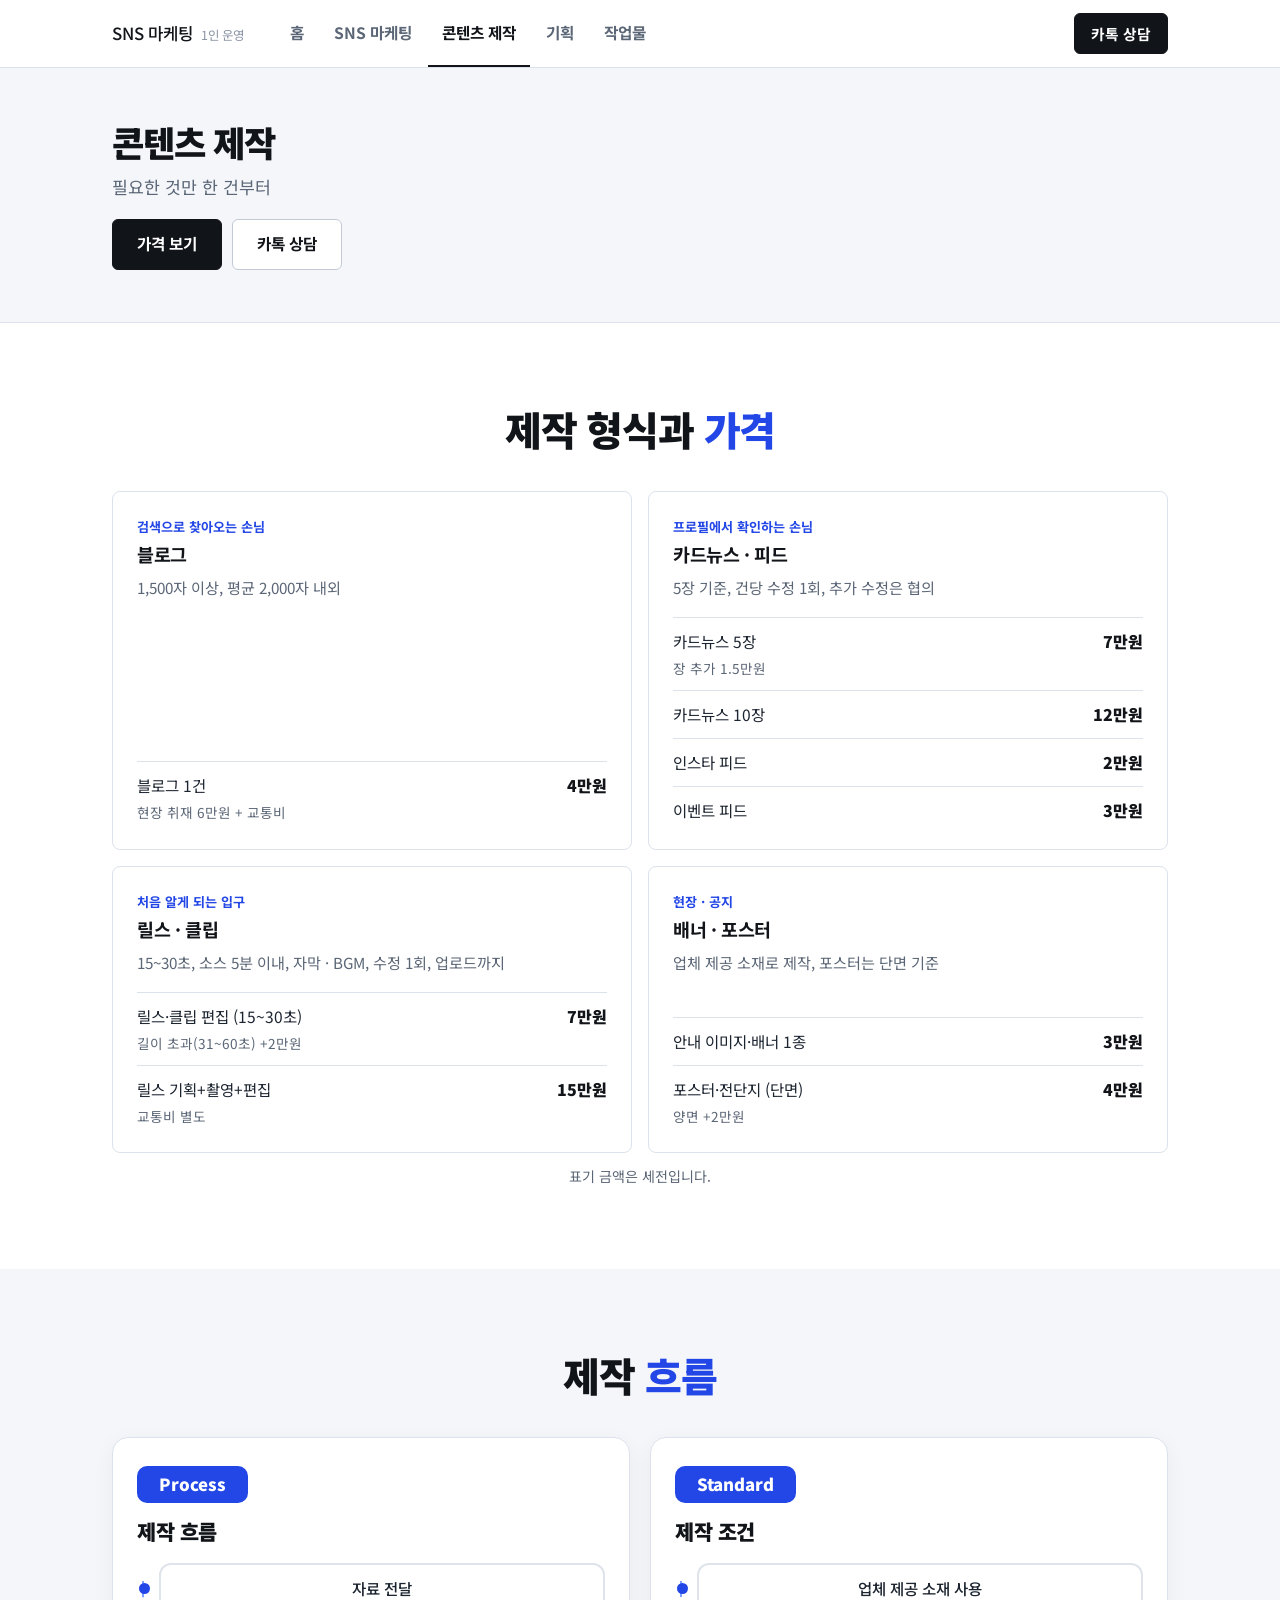
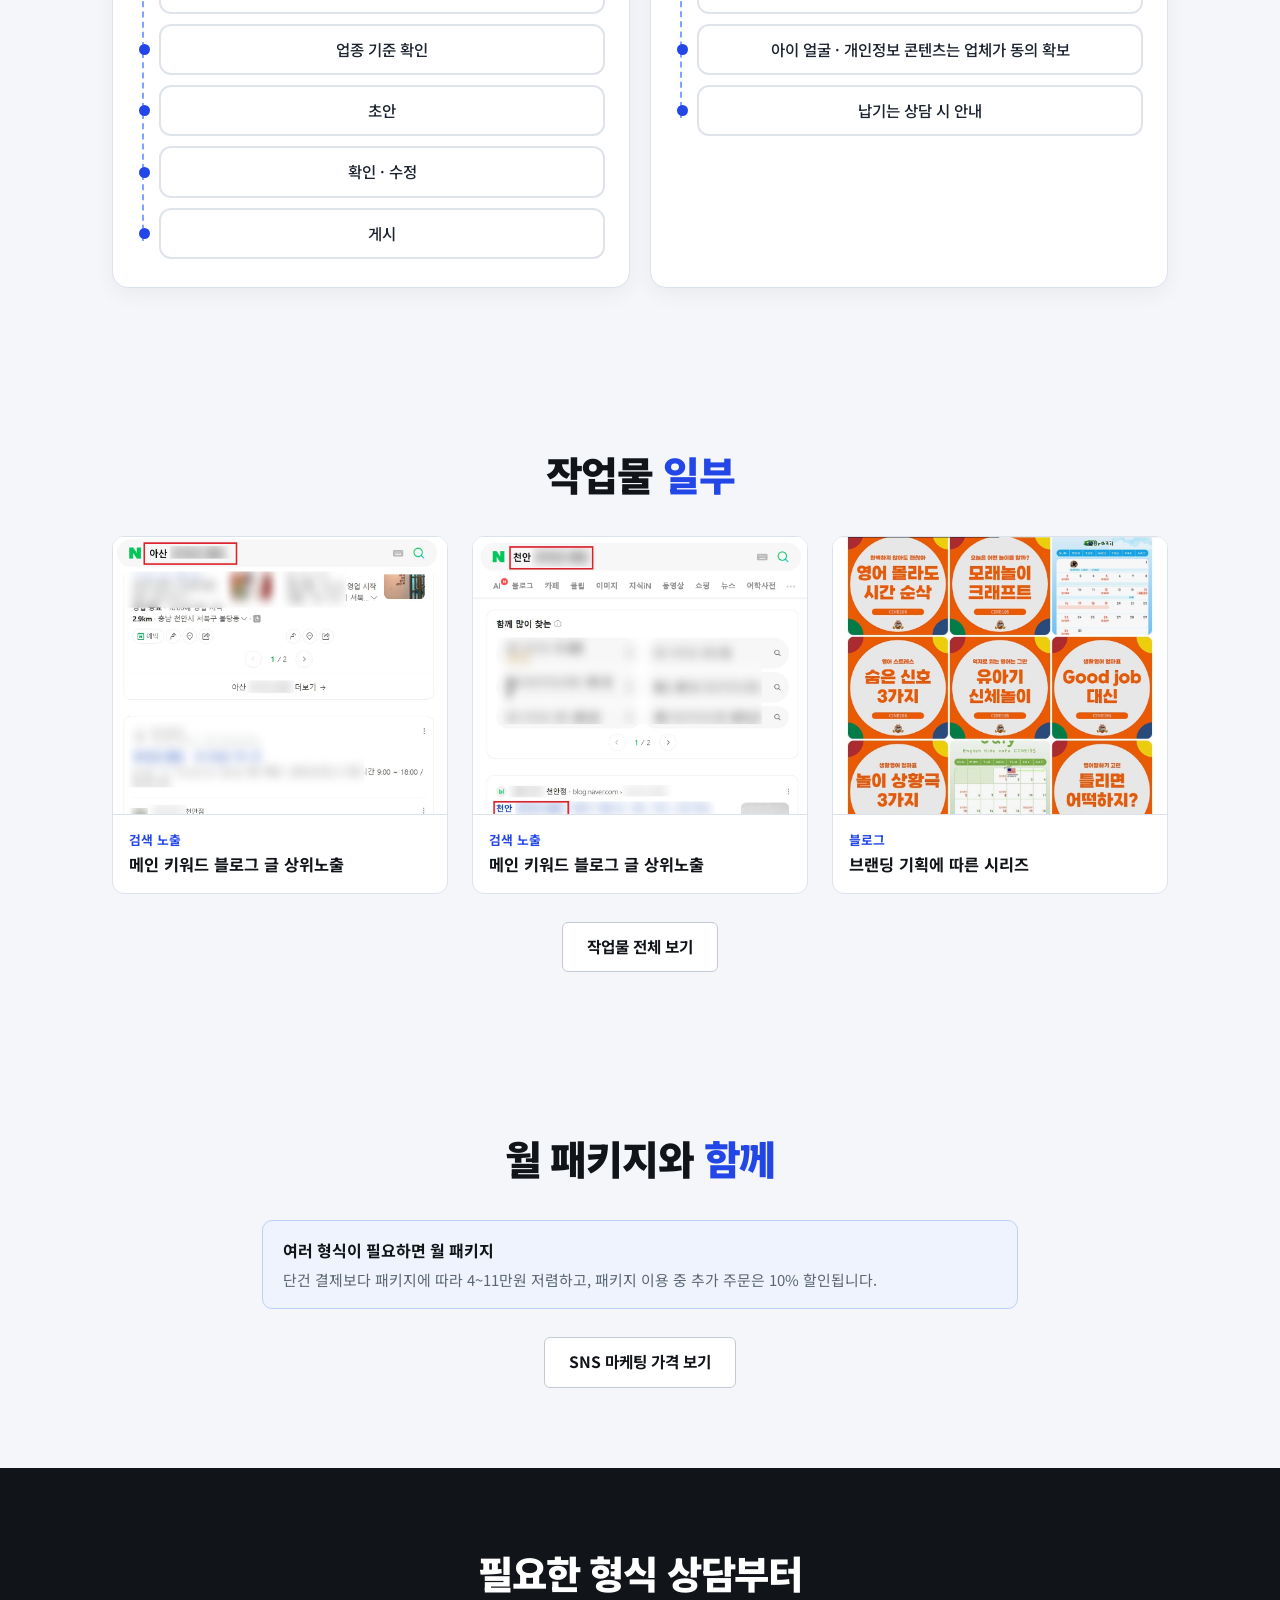
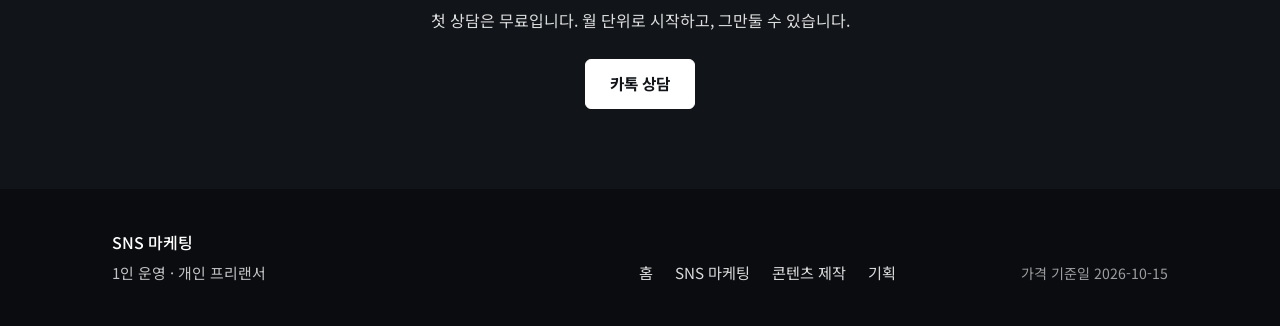
==== commit 504dc723: "Remove 업종별 규제 참고 section from /content/ Co-Authored-By: Claude Sonnet 5.5 <noreply@anthropic.com> Cl" ====
--- a/content/index.html
+++ b/content/index.html
@@ -116,20 +116,6 @@
             </div>
         </section>
 
-        <section class="section" aria-labelledby="rules-title">
-            <div class="container narrow-block">
-                <div class="section-head center"><h2 id="rules-title">업종별 <em>규제 참고</em></h2></div>
-                <div class="card">
-                    <p>업종별 규제와 법적 주의사항을 참고해 제작합니다. 최종 표시 사항(등록번호 · 교습비 등)은 업체가 확인합니다.</p>
-                    <ul class="card-points">
-                        <li>학원 인터넷 광고 표시 사항</li>
-                        <li>협찬 글의 광고 표시</li>
-                        <li>근거 없는 최상급 표현 제외</li>
-                    </ul>
-                </div>
-            </div>
-        </section>
-
         <!-- 작업물 일부: media.json의 gallery 중 검색 노출·블로그 항목만 (파일이 없으면 구역 전체 숨김) -->
         <section class="section band-soft" data-gallery-section aria-labelledby="sample-title" hidden>
             <div class="container">
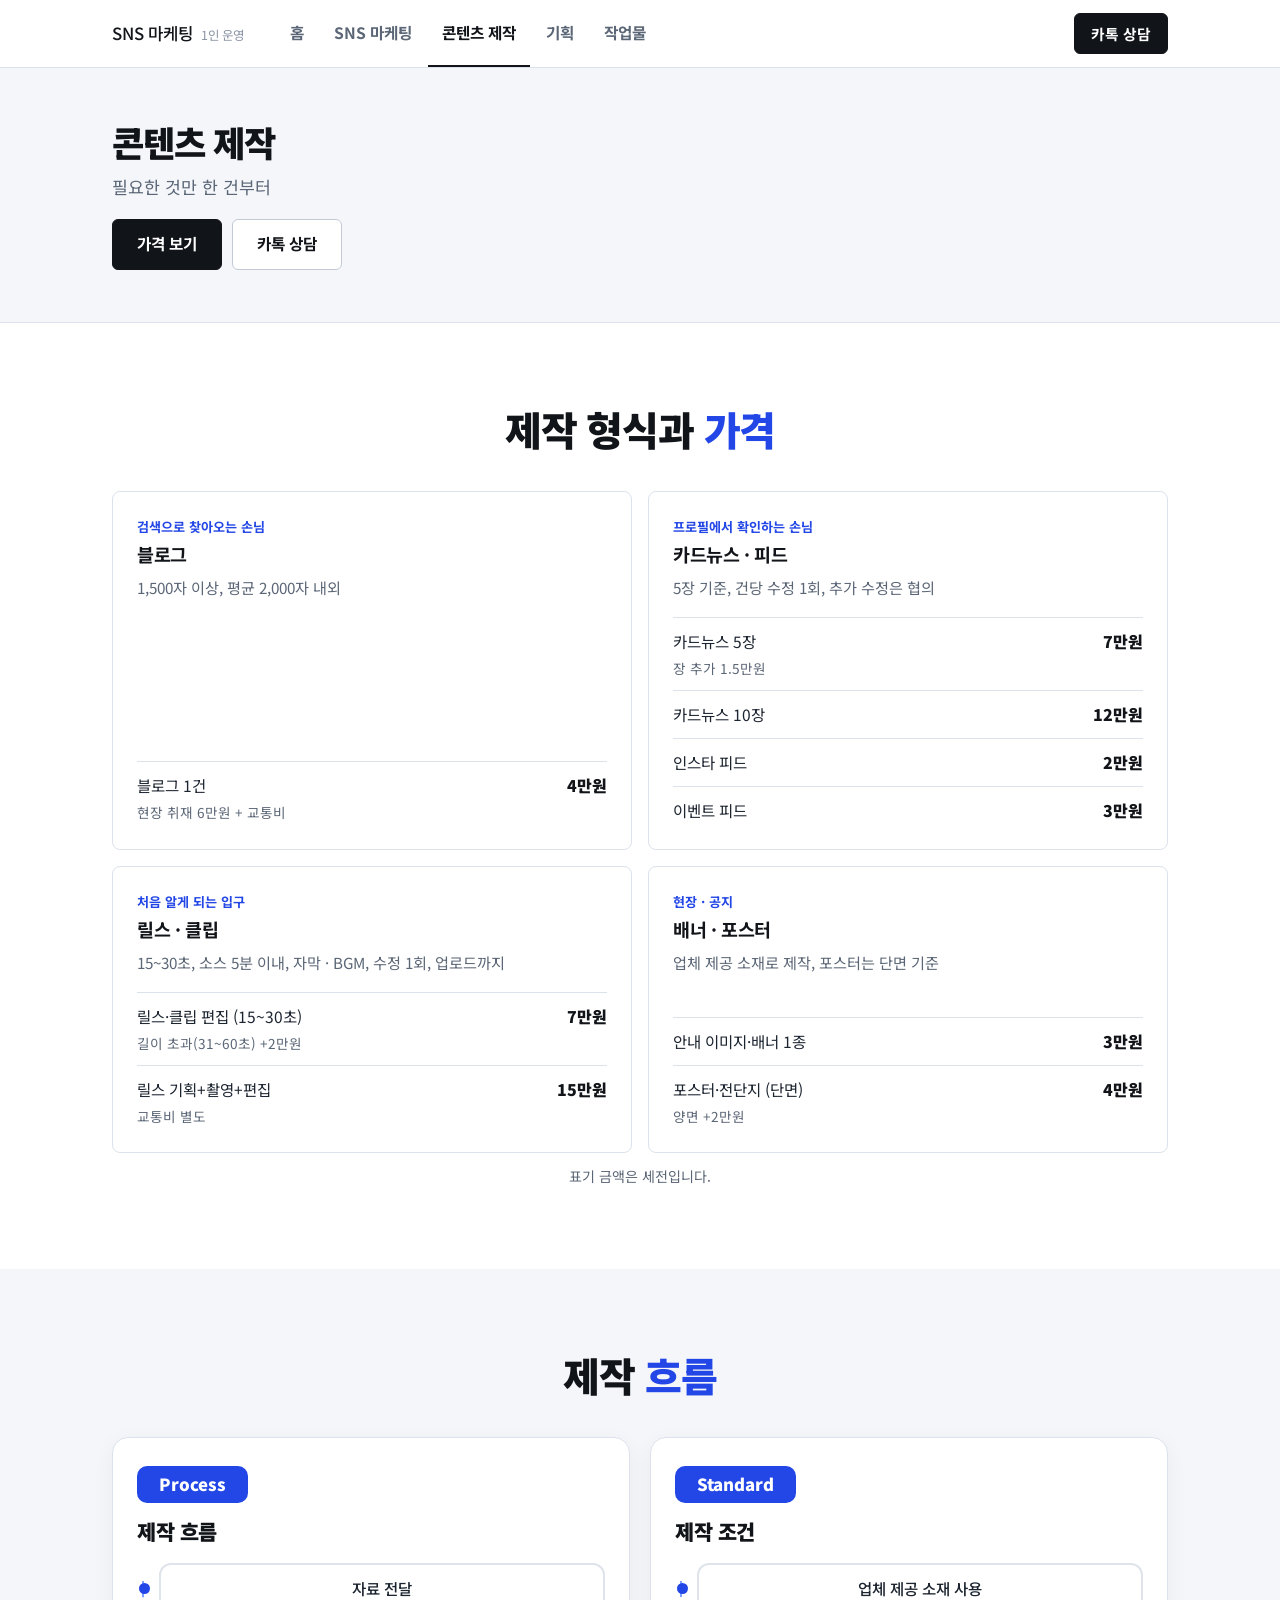
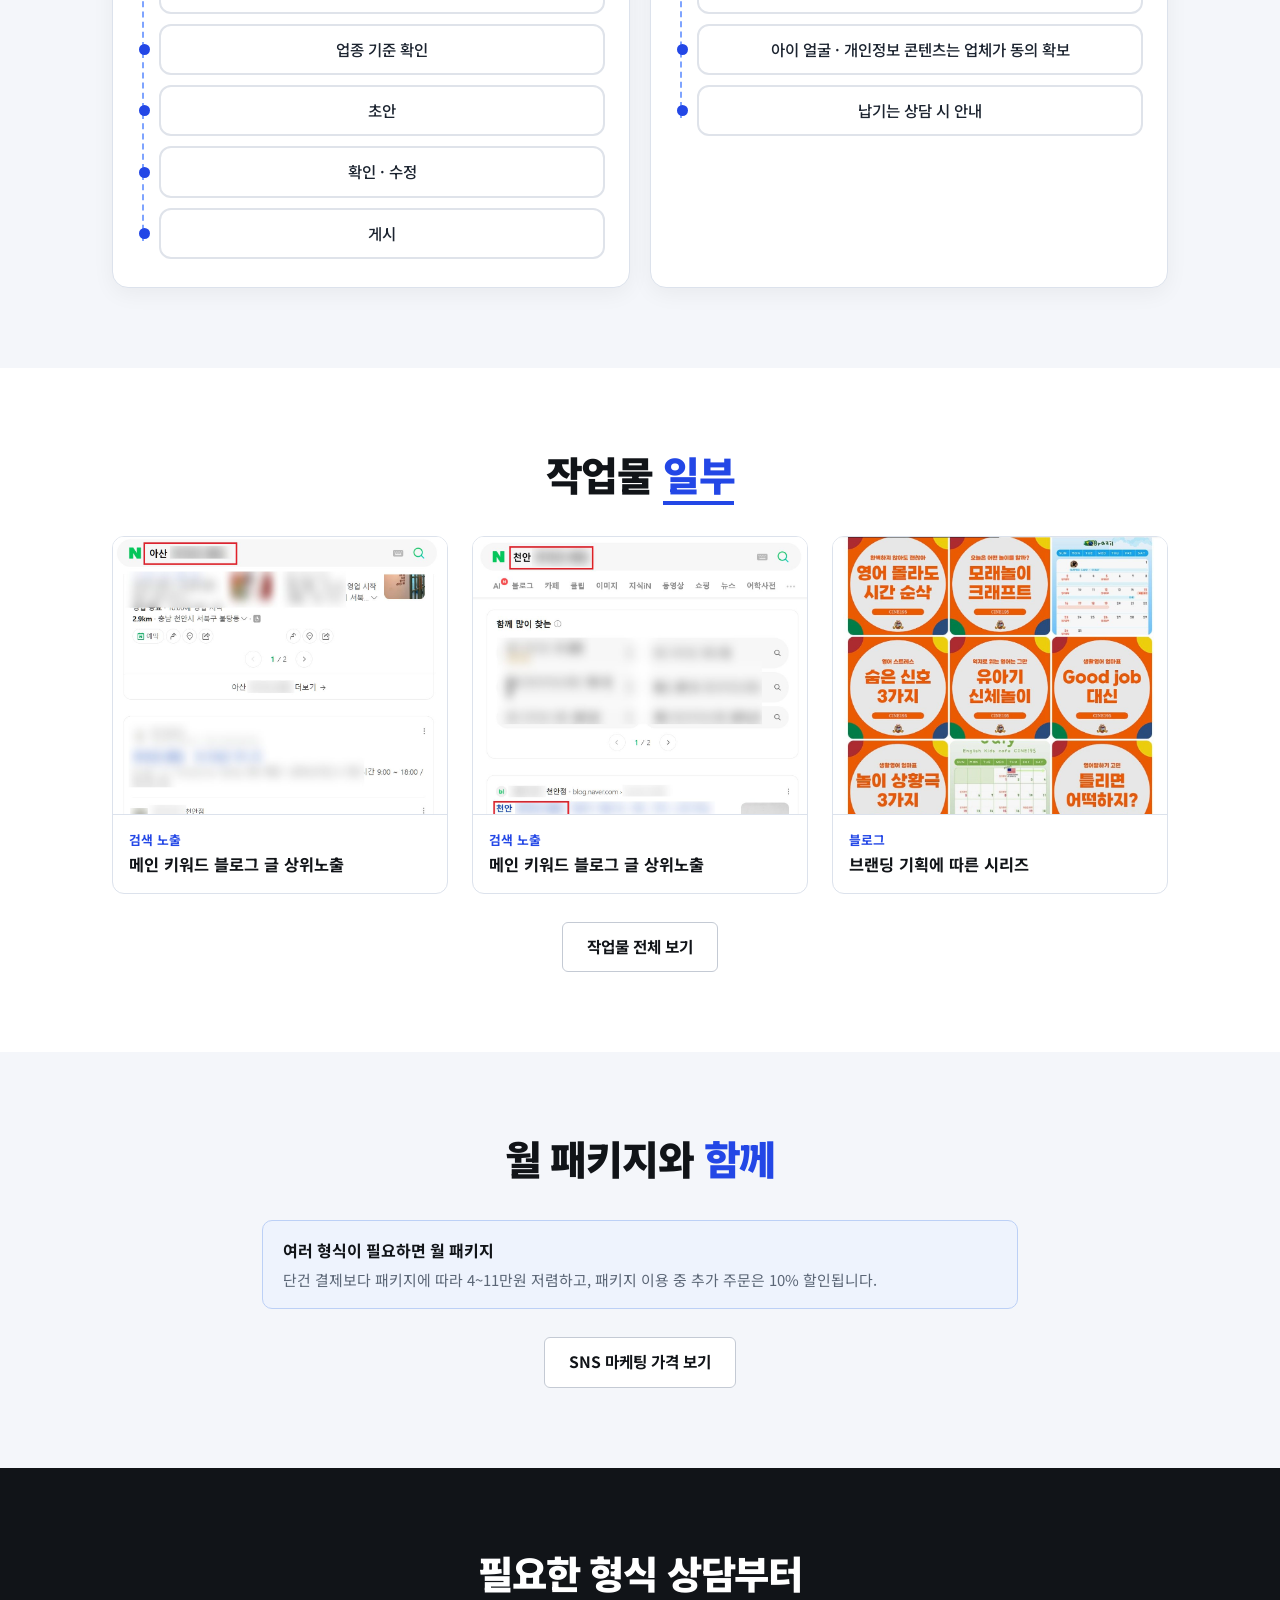
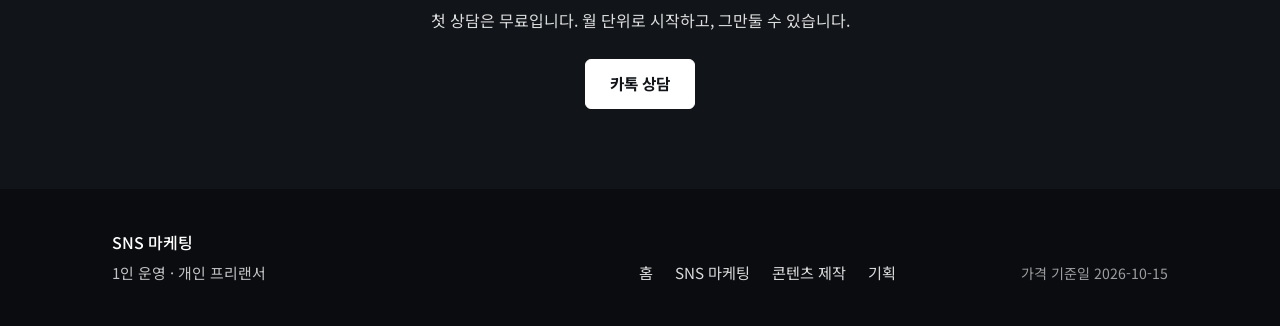
==== commit 0633d3cd: "작업물 일부: white background on /content/, staggered reveal animation Co-Authored-By: Claude Sonnet 5.5 " ====
--- a/content/index.html
+++ b/content/index.html
@@ -117,7 +117,7 @@
         </section>
 
         <!-- 작업물 일부: media.json의 gallery 중 검색 노출·블로그 항목만 (파일이 없으면 구역 전체 숨김) -->
-        <section class="section band-soft" data-gallery-section aria-labelledby="sample-title" hidden>
+        <section class="section" data-gallery-section aria-labelledby="sample-title" hidden>
             <div class="container">
                 <div class="section-head center"><h2 id="sample-title">작업물 <em>일부</em></h2></div>
                 <ul class="works-grid" data-gallery-preview data-limit="3" data-channels="검색 노출,블로그"></ul>
--- a/assets/site.css
+++ b/assets/site.css
@@ -601,3 +601,17 @@
 @media (min-width: 800px) {
     .fmt-grid { grid-template-columns: repeat(2, 1fr); }
 }
+
+/* ---------- 작업물 일부: 등장 애니메이션 (효과가 켜진 경우에만 .reveal이 붙음) ---------- */
+.works-grid li.reveal:not(.in) { transform: translateY(44px) scale(0.96); }
+.works-grid li.reveal.in figure img { transition: transform 1.2s cubic-bezier(0.2, 0.7, 0.2, 1) calc(var(--d, 0ms) + 150ms); }
+.works-grid li.reveal.in figure:hover img { transition: transform 0.6s ease; }
+.works-grid li.reveal:not(.in) figure img { transform: scale(1.14); }
+.works-grid li.reveal figcaption { transition: opacity 0.6s ease calc(var(--d, 0ms) + 350ms), transform 0.6s ease calc(var(--d, 0ms) + 350ms); }
+.works-grid li.reveal:not(.in) figcaption { opacity: 0; transform: translateY(12px); }
+[data-gallery-section] .section-head h2 em { background: linear-gradient(var(--accent), var(--accent)) no-repeat 0 100% / 100% 4px; padding-bottom: 2px; }
+[data-gallery-section] .section-head.reveal h2 em { transition: background-size 0.9s cubic-bezier(0.2, 0.7, 0.2, 1) 0.35s; }
+[data-gallery-section] .section-head.reveal:not(.in) h2 em { background-size: 0 4px; }
+@media (prefers-reduced-motion: reduce) {
+    .works-grid li.reveal.in figure img, .works-grid li.reveal figcaption, [data-gallery-section] .section-head.reveal h2 em { transition: none; }
+}
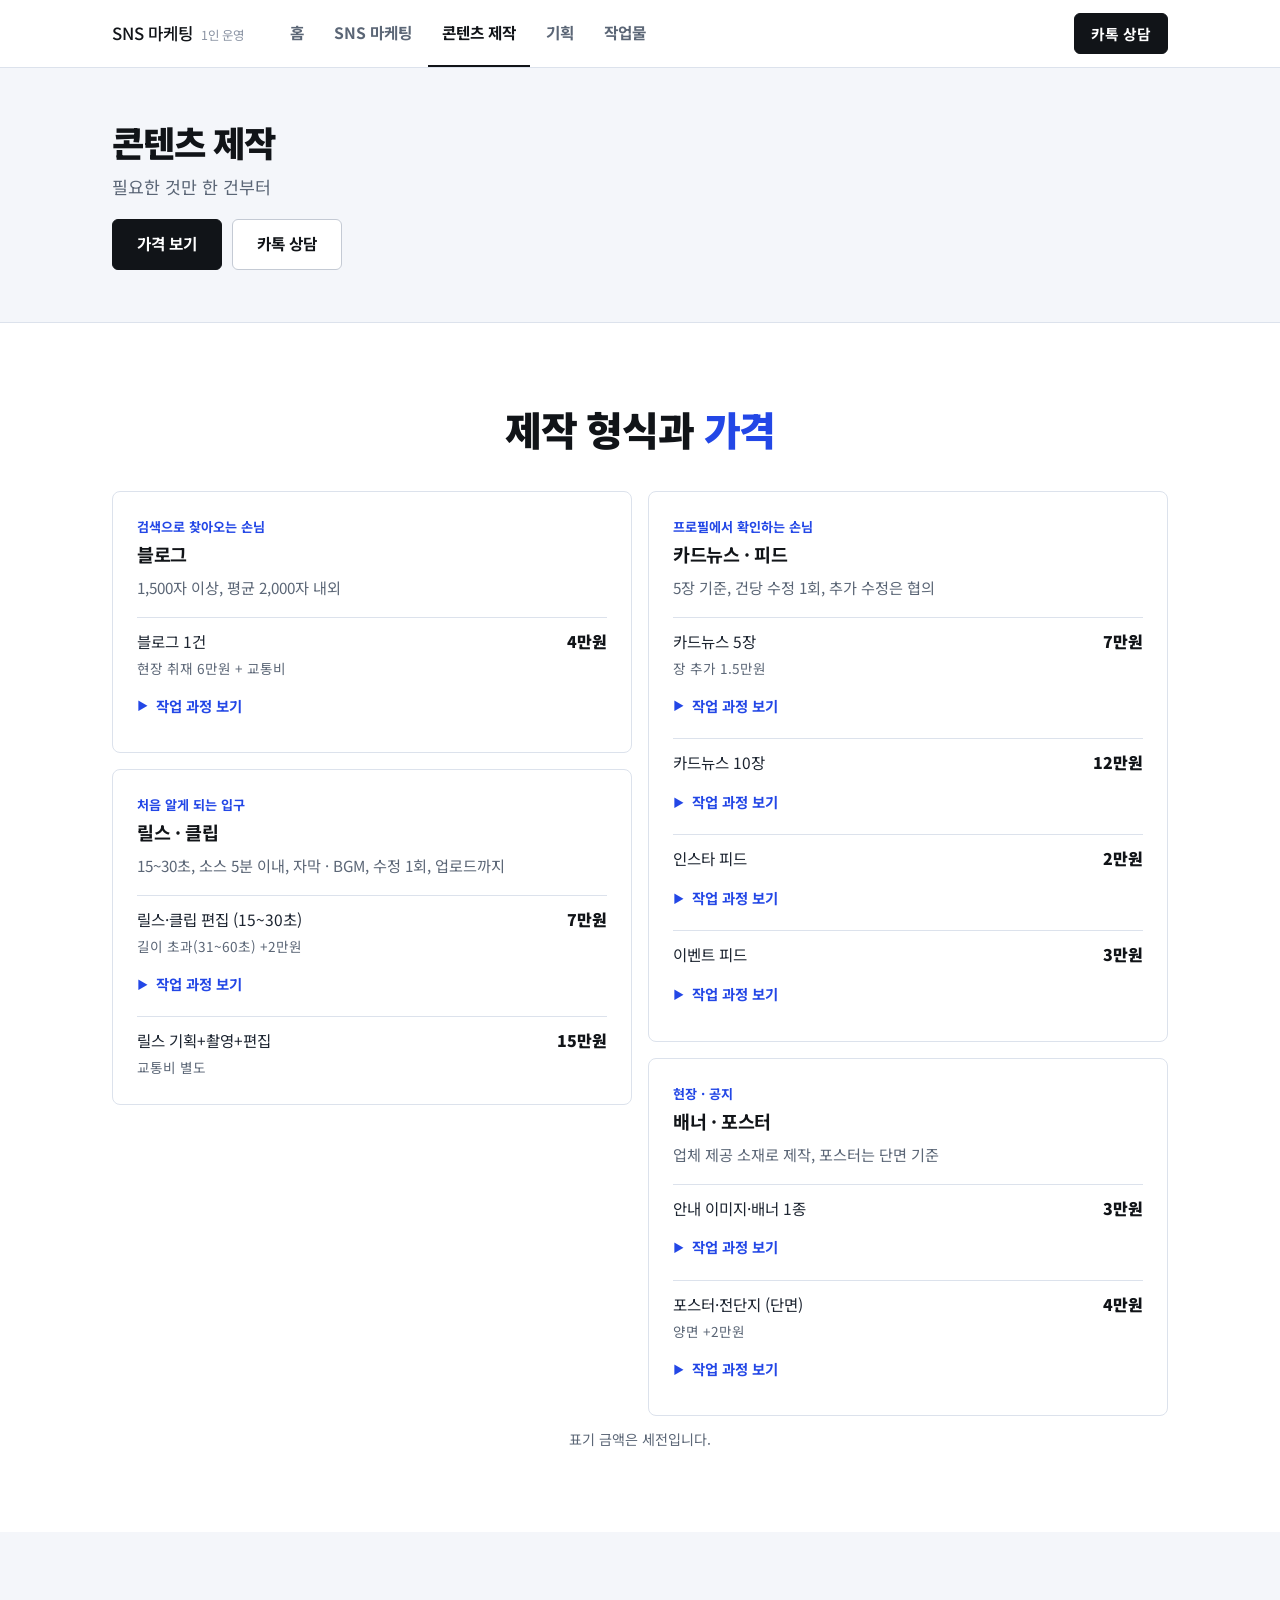
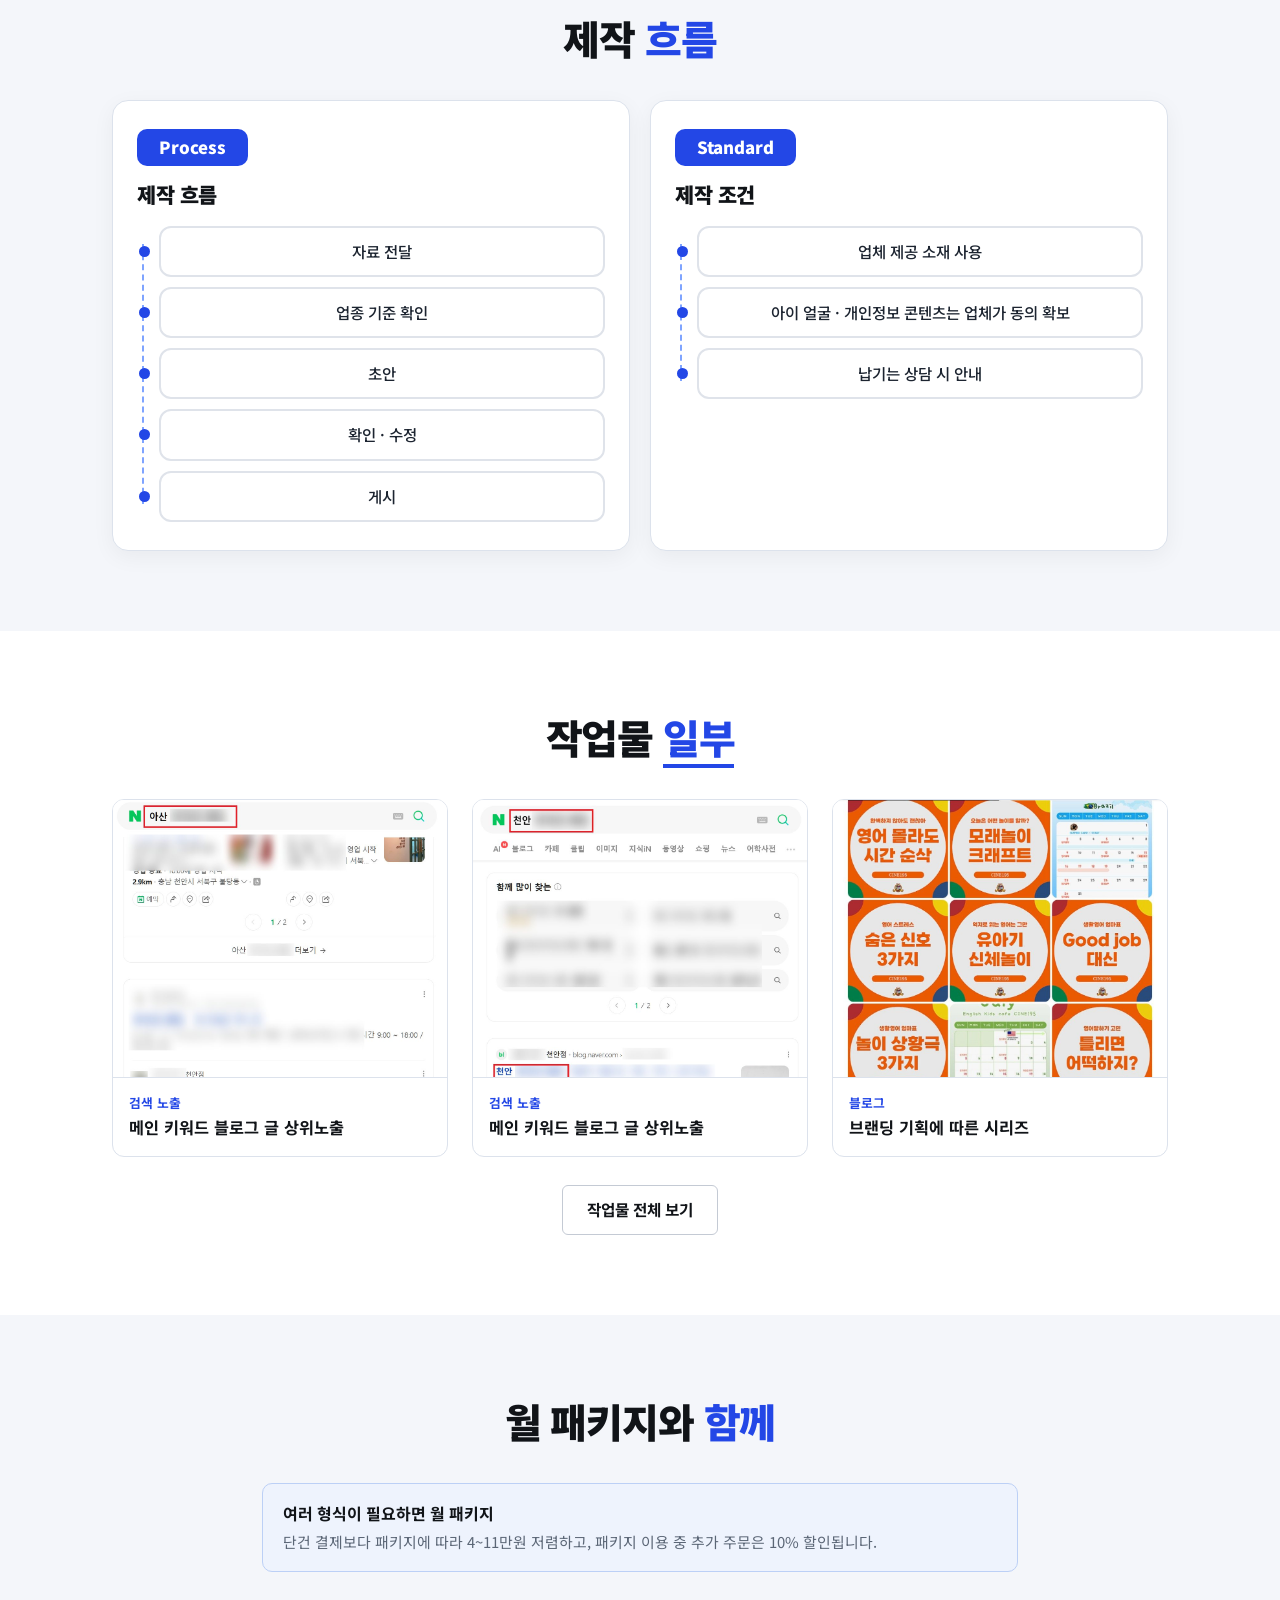
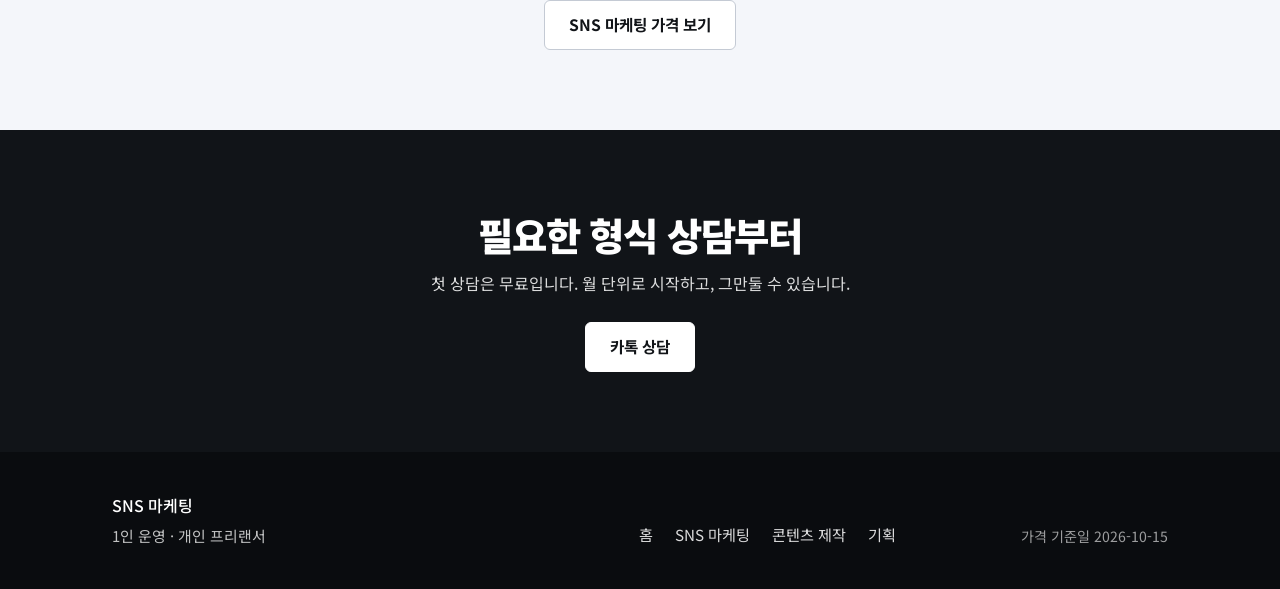
==== commit c1712e97: "Content tab: 작업 과정 보기 folds under price rows, steps/needs read from pricing.json Co-Authored-By: Cla" ====
--- a/content/index.html
+++ b/content/index.html
@@ -56,43 +56,47 @@
             <div class="container">
                 <div class="section-head center"><h2 id="price-title">제작 형식과 <em>가격</em></h2></div>
                 <div class="fmt-grid">
-                    <article class="card fmt-card">
-                        <span class="fmt-role">검색으로 찾아오는 손님</span>
-                        <h3>블로그</h3>
-                        <p class="fmt-spec" data-spec="blog"></p>
-                        <ul class="fmt-prices">
-                            <li><span class="fmt-name">블로그 1건</span><strong class="fmt-money" data-money="singles|블로그 1건"></strong><small class="fmt-note" data-note="singles|블로그 1건"></small></li>
-                        </ul>
-                    </article>
-                    <article class="card fmt-card">
-                        <span class="fmt-role">프로필에서 확인하는 손님</span>
-                        <h3>카드뉴스 · 피드</h3>
-                        <p class="fmt-spec" data-spec="cardnews"></p>
-                        <ul class="fmt-prices">
-                            <li><span class="fmt-name">카드뉴스 5장</span><strong class="fmt-money" data-money="singles|카드뉴스 5장"></strong><small class="fmt-note" data-note="singles|카드뉴스 5장"></small></li>
-                            <li><span class="fmt-name">카드뉴스 10장</span><strong class="fmt-money" data-money="singles|카드뉴스 10장"></strong><small class="fmt-note" data-note="singles|카드뉴스 10장"></small></li>
-                            <li><span class="fmt-name">인스타 피드</span><strong class="fmt-money" data-money="singles|인스타 피드"></strong><small class="fmt-note" data-note="singles|인스타 피드"></small></li>
-                            <li><span class="fmt-name">이벤트 피드</span><strong class="fmt-money" data-money="singles|이벤트 피드"></strong><small class="fmt-note" data-note="singles|이벤트 피드"></small></li>
-                        </ul>
-                    </article>
-                    <article class="card fmt-card">
-                        <span class="fmt-role">처음 알게 되는 입구</span>
-                        <h3>릴스 · 클립</h3>
-                        <p class="fmt-spec" data-spec="reels"></p>
-                        <ul class="fmt-prices">
-                            <li><span class="fmt-name">릴스·클립 편집 (15~30초)</span><strong class="fmt-money" data-money="singles|릴스·클립 편집 (15~30초)"></strong><small class="fmt-note" data-note="singles|릴스·클립 편집 (15~30초)"></small></li>
-                            <li><span class="fmt-name">릴스 기획+촬영+편집</span><strong class="fmt-money" data-money="singles|릴스 기획+촬영+편집"></strong><small class="fmt-note" data-note="singles|릴스 기획+촬영+편집"></small></li>
-                        </ul>
-                    </article>
-                    <article class="card fmt-card">
-                        <span class="fmt-role">현장 · 공지</span>
-                        <h3>배너 · 포스터</h3>
-                        <p class="fmt-spec" data-spec="banner"></p>
-                        <ul class="fmt-prices">
-                            <li><span class="fmt-name">안내 이미지·배너 1종</span><strong class="fmt-money" data-money="setup|안내 이미지·배너 1종"></strong><small class="fmt-note" data-note="setup|안내 이미지·배너 1종"></small></li>
-                            <li><span class="fmt-name">포스터·전단지 (단면)</span><strong class="fmt-money" data-money="setup|포스터·전단지 (단면)"></strong><small class="fmt-note" data-note="setup|포스터·전단지 (단면)"></small></li>
-                        </ul>
-                    </article>
+                    <div class="fmt-col">
+                        <article class="card fmt-card fmt-blog">
+                            <span class="fmt-role">검색으로 찾아오는 손님</span>
+                            <h3>블로그</h3>
+                            <p class="fmt-spec" data-spec="blog"></p>
+                            <ul class="fmt-prices">
+                                <li><span class="fmt-name">블로그 1건</span><strong class="fmt-money" data-money="singles|블로그 1건"></strong><small class="fmt-note" data-note="singles|블로그 1건"></small></li>
+                            </ul>
+                        </article>
+                        <article class="card fmt-card fmt-reels">
+                            <span class="fmt-role">처음 알게 되는 입구</span>
+                            <h3>릴스 · 클립</h3>
+                            <p class="fmt-spec" data-spec="reels"></p>
+                            <ul class="fmt-prices">
+                                <li><span class="fmt-name">릴스·클립 편집 (15~30초)</span><strong class="fmt-money" data-money="singles|릴스·클립 편집 (15~30초)"></strong><small class="fmt-note" data-note="singles|릴스·클립 편집 (15~30초)"></small></li>
+                                <li><span class="fmt-name">릴스 기획+촬영+편집</span><strong class="fmt-money" data-money="singles|릴스 기획+촬영+편집"></strong><small class="fmt-note" data-note="singles|릴스 기획+촬영+편집"></small></li>
+                            </ul>
+                        </article>
+                    </div>
+                    <div class="fmt-col">
+                        <article class="card fmt-card fmt-cardnews">
+                            <span class="fmt-role">프로필에서 확인하는 손님</span>
+                            <h3>카드뉴스 · 피드</h3>
+                            <p class="fmt-spec" data-spec="cardnews"></p>
+                            <ul class="fmt-prices">
+                                <li><span class="fmt-name">카드뉴스 5장</span><strong class="fmt-money" data-money="singles|카드뉴스 5장"></strong><small class="fmt-note" data-note="singles|카드뉴스 5장"></small></li>
+                                <li><span class="fmt-name">카드뉴스 10장</span><strong class="fmt-money" data-money="singles|카드뉴스 10장"></strong><small class="fmt-note" data-note="singles|카드뉴스 10장"></small></li>
+                                <li><span class="fmt-name">인스타 피드</span><strong class="fmt-money" data-money="singles|인스타 피드"></strong><small class="fmt-note" data-note="singles|인스타 피드"></small></li>
+                                <li><span class="fmt-name">이벤트 피드</span><strong class="fmt-money" data-money="singles|이벤트 피드"></strong><small class="fmt-note" data-note="singles|이벤트 피드"></small></li>
+                            </ul>
+                        </article>
+                        <article class="card fmt-card fmt-banner">
+                            <span class="fmt-role">현장 · 공지</span>
+                            <h3>배너 · 포스터</h3>
+                            <p class="fmt-spec" data-spec="banner"></p>
+                            <ul class="fmt-prices">
+                                <li><span class="fmt-name">안내 이미지·배너 1종</span><strong class="fmt-money" data-money="setup|안내 이미지·배너 1종"></strong><small class="fmt-note" data-note="setup|안내 이미지·배너 1종"></small></li>
+                                <li><span class="fmt-name">포스터·전단지 (단면)</span><strong class="fmt-money" data-money="setup|포스터·전단지 (단면)"></strong><small class="fmt-note" data-note="setup|포스터·전단지 (단면)"></small></li>
+                            </ul>
+                        </article>
+                    </div>
                 </div>
                 <p class="fine center">표기 금액은 세전입니다.</p>
             </div>
--- a/assets/site.css
+++ b/assets/site.css
@@ -586,20 +586,24 @@
 
 /* ---------- 콘텐츠 제작: 형식 카드 ---------- */
 .fmt-grid { display: grid; grid-template-columns: 1fr; gap: 16px; }
+.fmt-col { display: contents; }
+.fmt-blog { order: 1; } .fmt-cardnews { order: 2; } .fmt-reels { order: 3; } .fmt-banner { order: 4; }
 .fmt-card { display: flex; flex-direction: column; gap: 4px; }
 .fmt-role { font-size: 0.82rem; font-weight: 700; color: var(--accent); }
 .fmt-card h3 { margin: 0 0 4px; }
 .fmt-card .fmt-spec { margin: 0 0 12px; color: var(--muted); font-size: 0.95rem; }
-.fmt-prices { list-style: none; margin: auto 0 0; padding: 0; border-top: 1px solid var(--line); }
-.fmt-prices li { display: grid; grid-template-columns: 1fr auto; column-gap: 12px; align-items: baseline; padding: 10px 0; border-bottom: 1px solid var(--line); }
-.fmt-prices li:last-child { border-bottom: 0; padding-bottom: 0; }
+.fmt-prices { list-style: none; margin: 0; padding: 0; border-top: 1px solid var(--line); }
+.fmt-prices > li { display: grid; grid-template-columns: 1fr auto; column-gap: 12px; align-items: baseline; padding: 10px 0; border-bottom: 1px solid var(--line); }
+.fmt-prices > li:last-child { border-bottom: 0; padding-bottom: 0; }
 .fmt-name { font-size: 0.97rem; }
 .fmt-money { font-weight: 900; color: var(--navy); white-space: nowrap; }
 .fmt-note { grid-column: 1 / -1; margin-top: 2px; font-size: 0.85rem; color: var(--muted); }
 .fmt-note:empty { display: none; }
 .fmt-spec[hidden] { display: none; }
 @media (min-width: 800px) {
-    .fmt-grid { grid-template-columns: repeat(2, 1fr); }
+    .fmt-grid { grid-template-columns: repeat(2, 1fr); align-items: start; }
+    .fmt-col { display: flex; flex-direction: column; gap: 16px; }
+    .fmt-card { order: 0; }
 }
 
 /* ---------- 작업물 일부: 등장 애니메이션 (효과가 켜진 경우에만 .reveal이 붙음) ---------- */
@@ -615,3 +619,15 @@
 @media (prefers-reduced-motion: reduce) {
     .works-grid li.reveal.in figure img, .works-grid li.reveal figcaption, [data-gallery-section] .section-head.reveal h2 em { transition: none; }
 }
+
+/* 가격 행 아래 "작업 과정 보기" 접힘 */
+.fmt-steps { grid-column: 1 / -1; margin-top: 4px; }
+.fmt-steps summary { display: flex; align-items: center; gap: 8px; min-height: 44px; padding: 6px 0; cursor: pointer; list-style: none; font-size: 0.9rem; font-weight: 700; color: var(--accent); -webkit-tap-highlight-color: transparent; }
+.fmt-steps summary::-webkit-details-marker { display: none; }
+.fmt-steps summary::before { content: "\25B6"; font-size: 0.7rem; transition: transform 0.2s ease; }
+.fmt-steps[open] summary::before { transform: rotate(90deg); }
+.fmt-steps summary:focus-visible { outline: 2px solid var(--accent); outline-offset: 2px; border-radius: 4px; }
+.fmt-steps-list { margin: 2px 0 6px; padding: 12px 14px 12px 34px; background: var(--soft); border-radius: 8px; font-size: 0.92rem; }
+.fmt-steps-list li { padding: 3px 0; }
+.fmt-needs { margin: 0 0 6px; font-size: 0.88rem; font-weight: 700; color: var(--navy); }
+@media (prefers-reduced-motion: reduce) { .fmt-steps summary::before { transition: none; } }
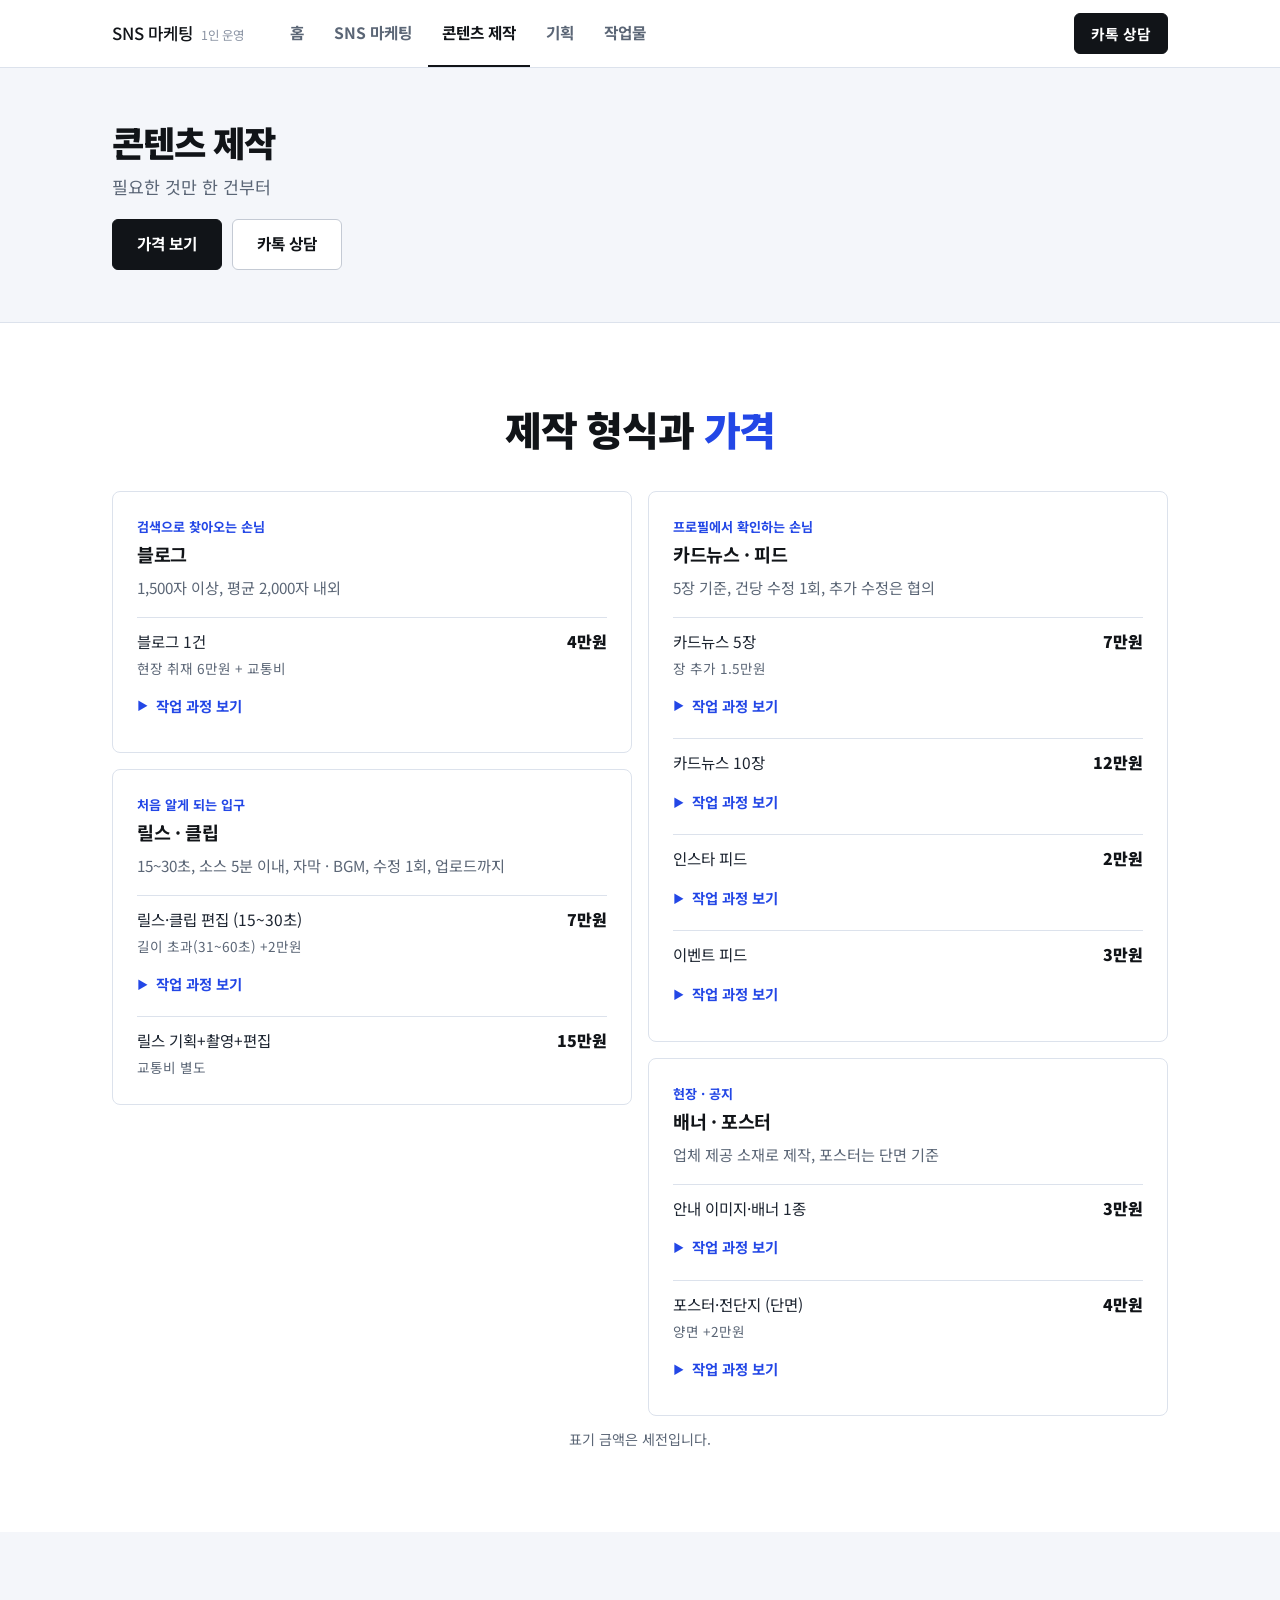
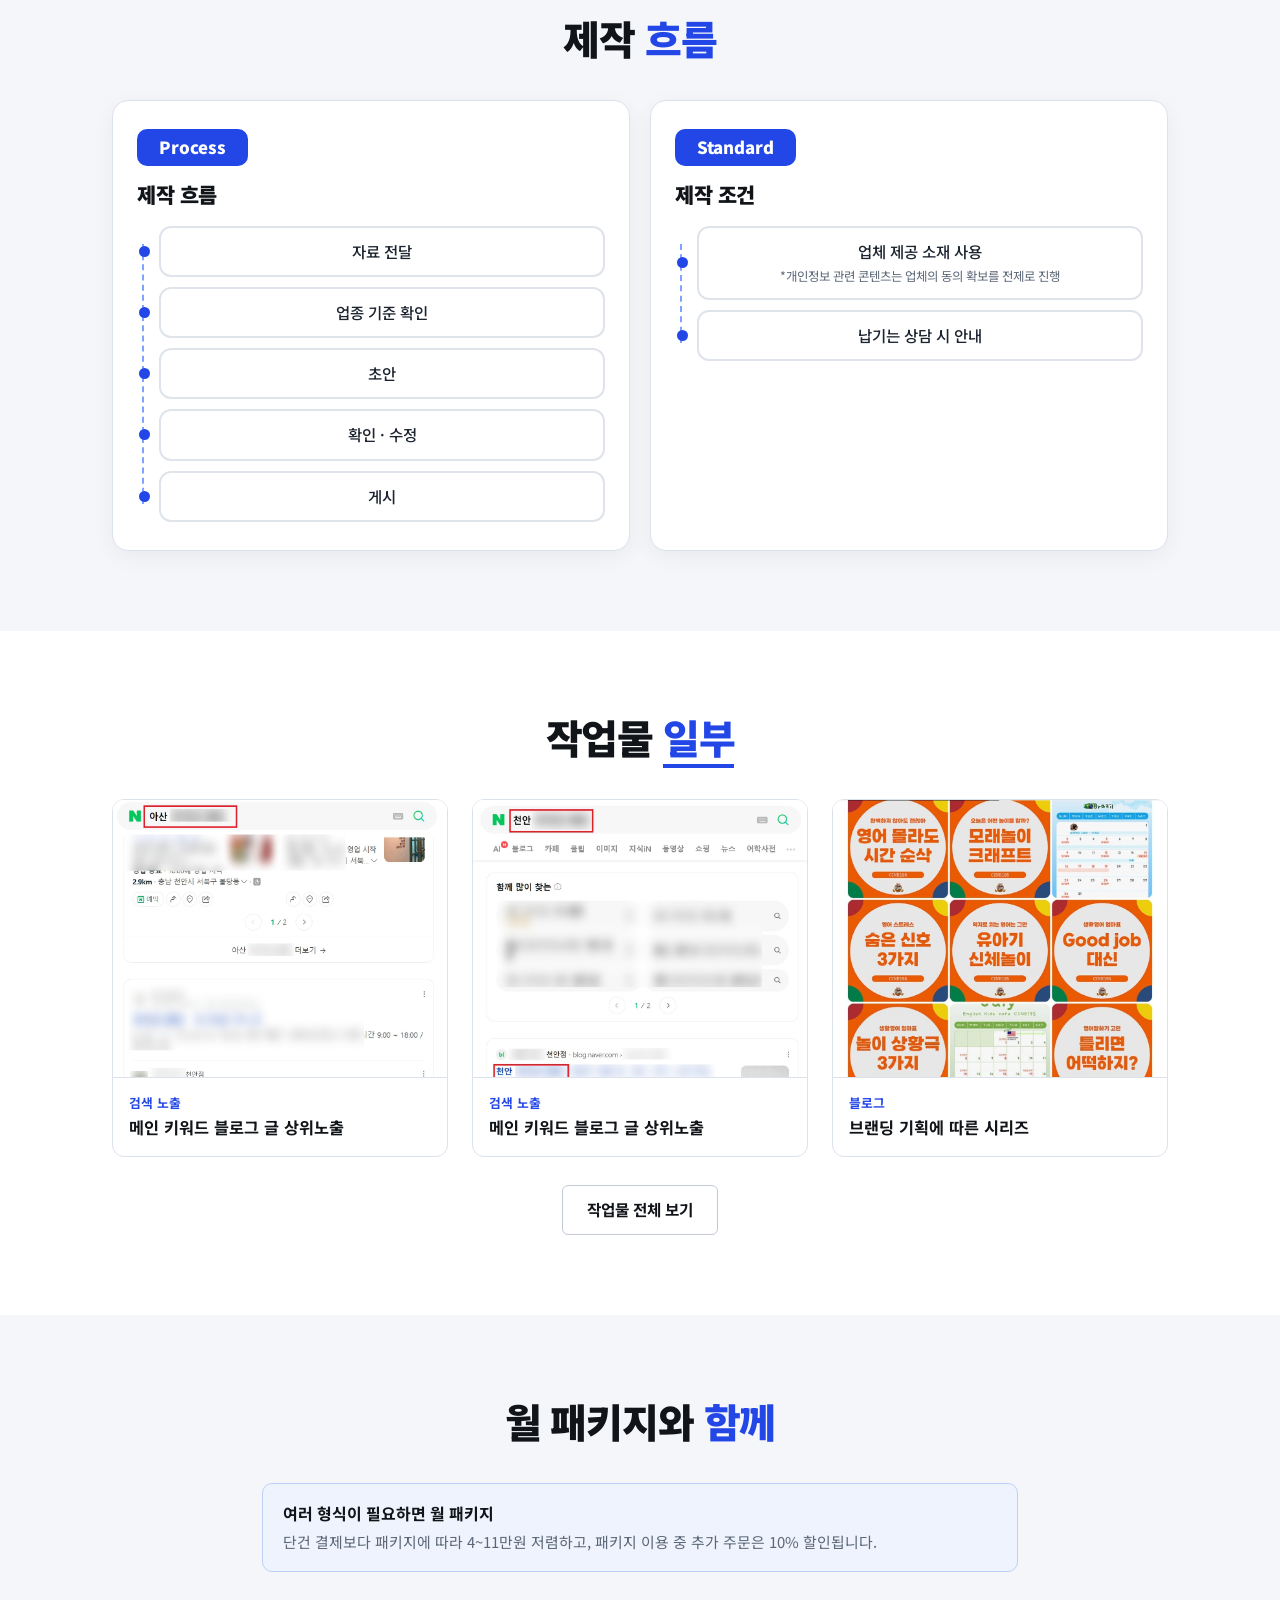
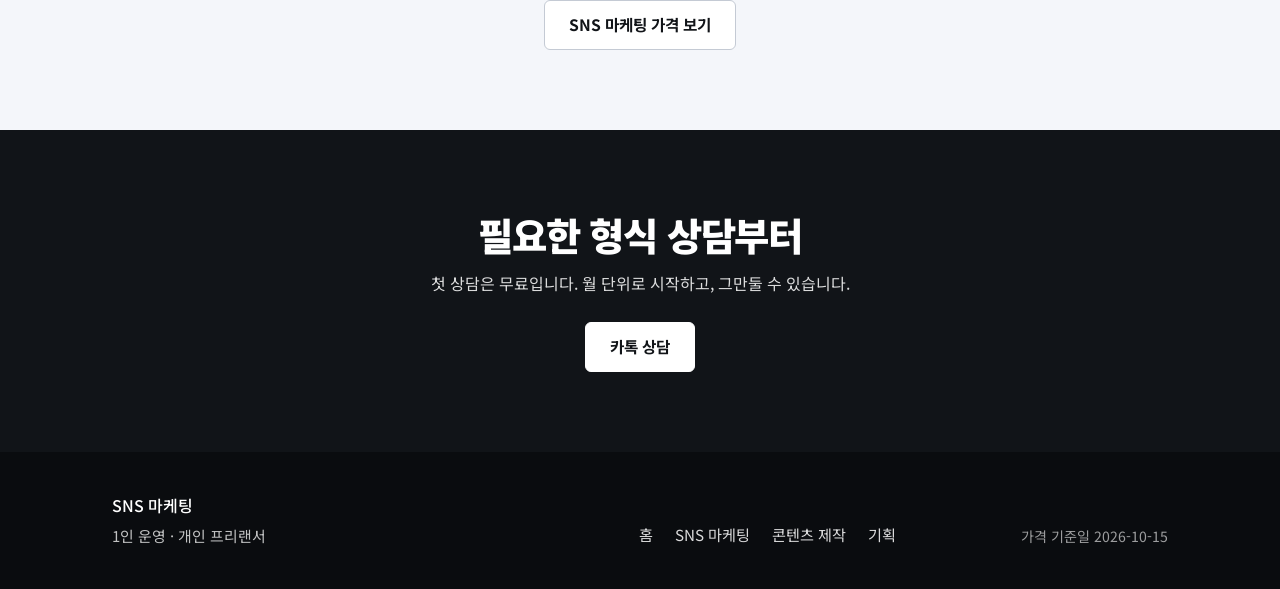
==== commit ce3f9093: "Content tab 제작 조건: drop 아이 얼굴 line, add small personal-data note under 업체 제공 소재 사용 Co-Authored-By: C" ====
--- a/content/index.html
+++ b/content/index.html
@@ -114,7 +114,7 @@
                     <article class="point">
                         <span class="point-badge">Standard</span>
                         <h3>제작 조건</h3>
-                        <ol class="flow"><li>업체 제공 소재 사용</li><li>아이 얼굴 · 개인정보 콘텐츠는 업체가 동의 확보</li><li>납기는 상담 시 안내</li></ol>
+                        <ol class="flow"><li>업체 제공 소재 사용<small class="flow-note">*개인정보 관련 콘텐츠는 업체의 동의 확보를 전제로 진행</small></li><li>납기는 상담 시 안내</li></ol>
                     </article>
                 </div>
             </div>
--- a/assets/site.css
+++ b/assets/site.css
@@ -631,3 +631,5 @@
 .fmt-steps-list li { padding: 3px 0; }
 .fmt-needs { margin: 0 0 6px; font-size: 0.88rem; font-weight: 700; color: var(--navy); }
 @media (prefers-reduced-motion: reduce) { .fmt-steps summary::before { transition: none; } }
+
+.flow-note { display: block; margin-top: 4px; font-size: 0.78rem; font-weight: 400; color: var(--muted); }
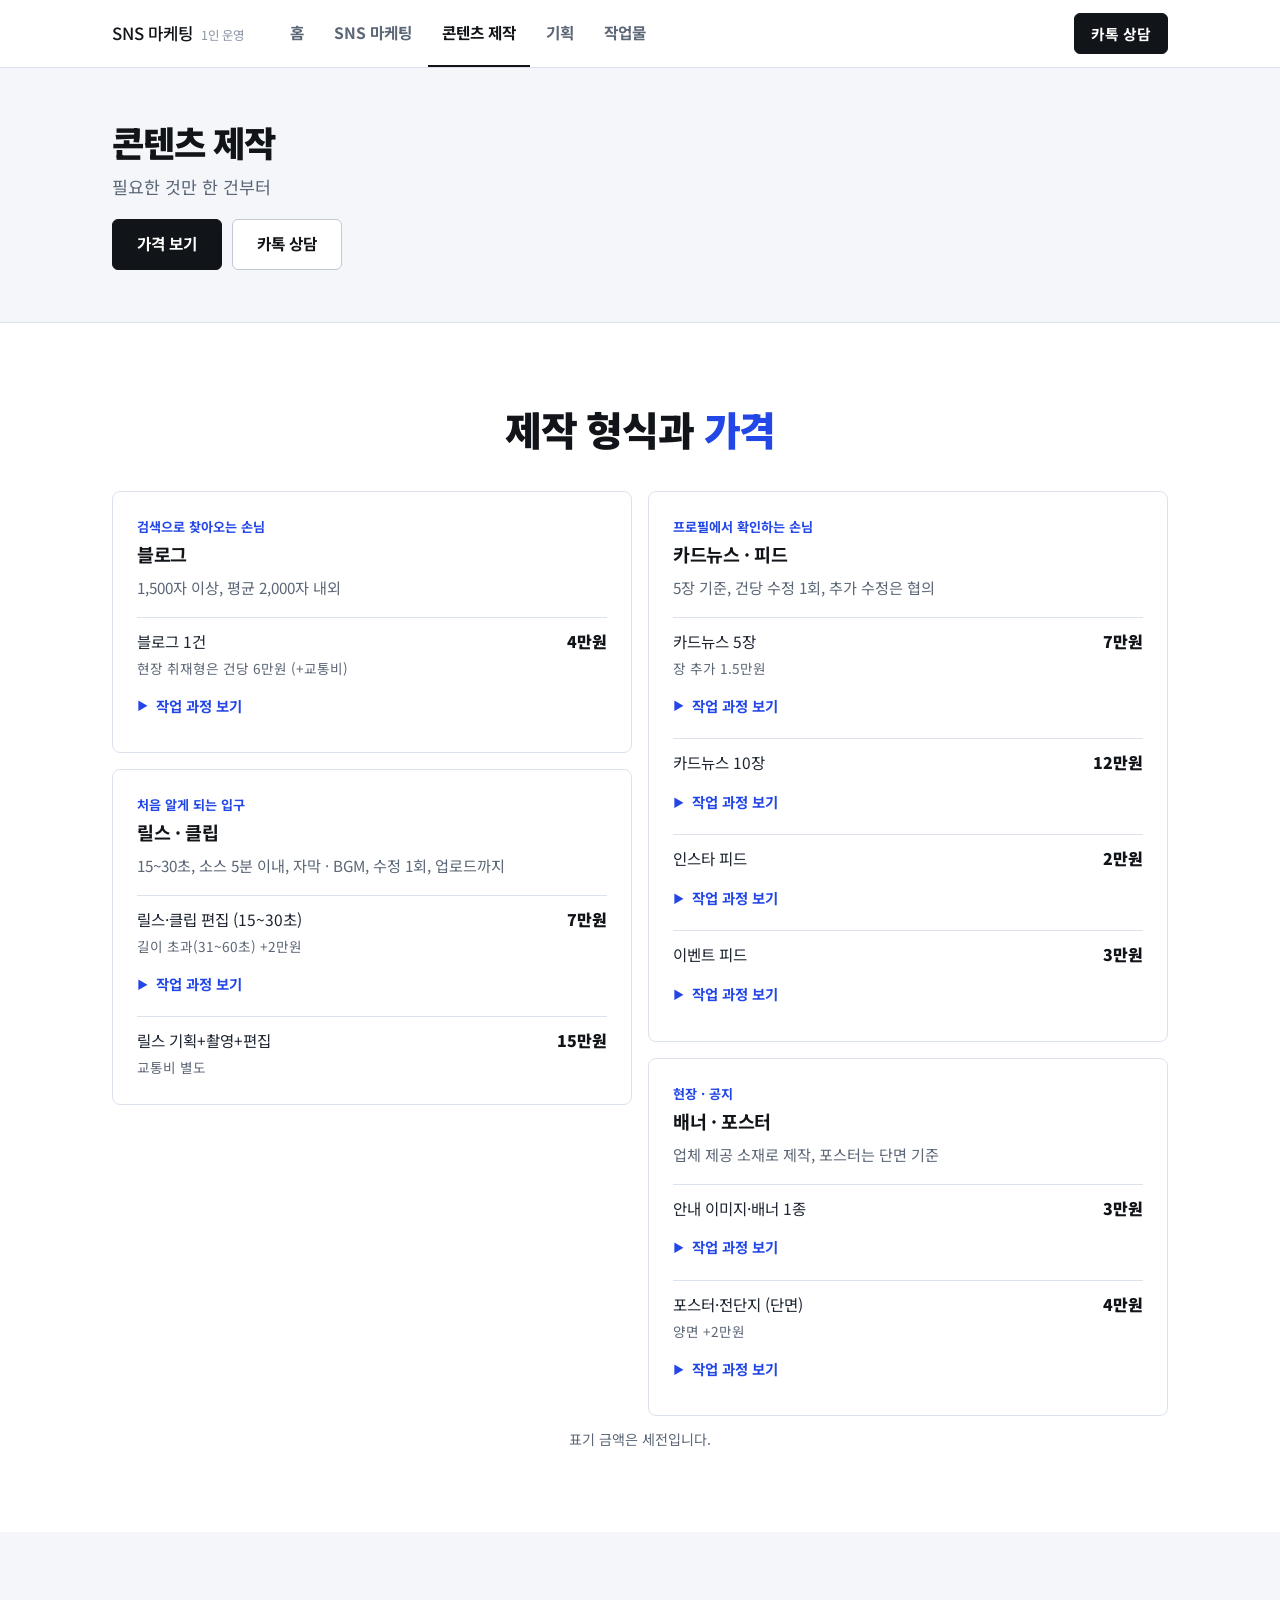
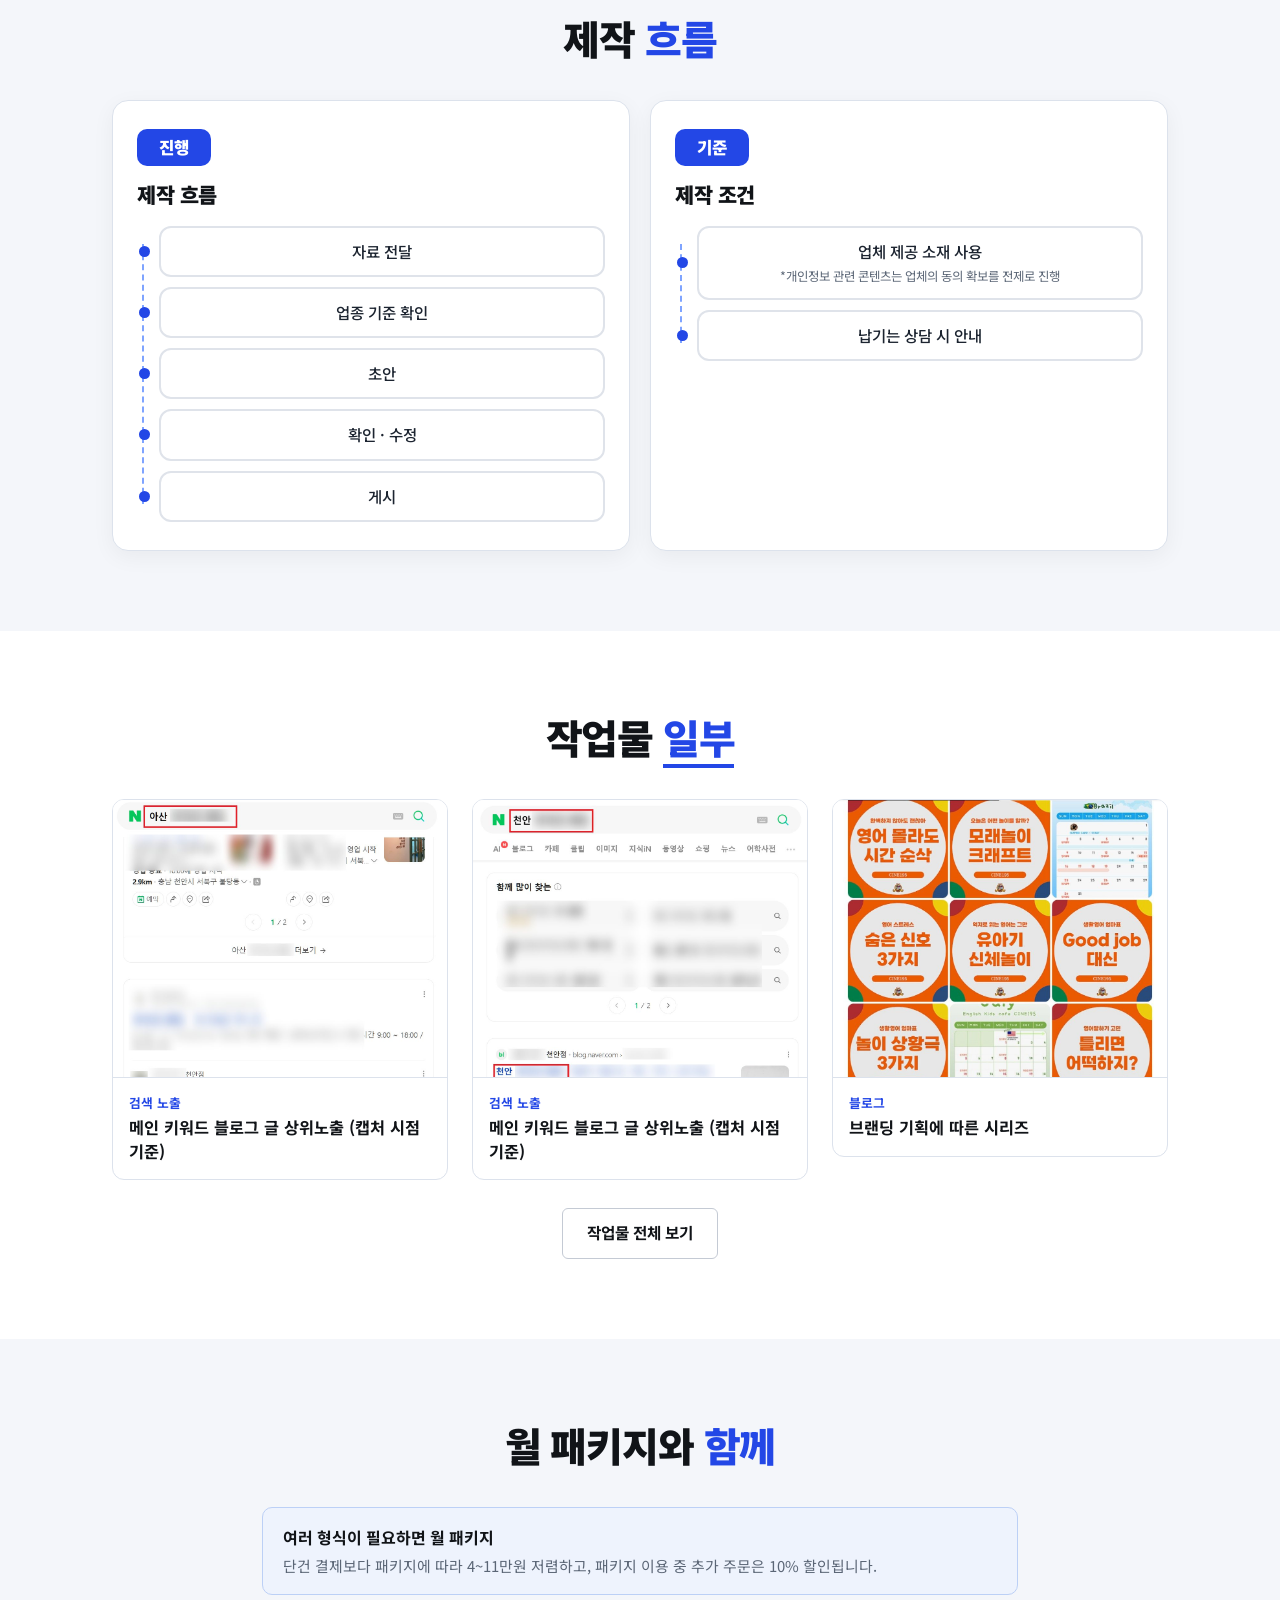
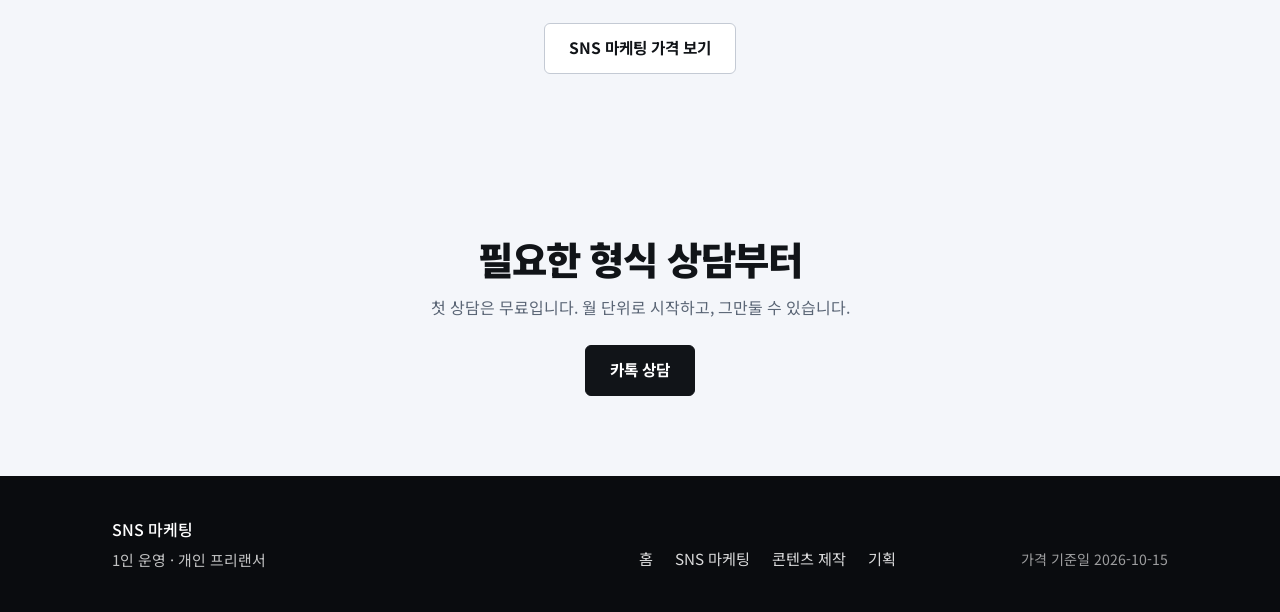
==== commit b3348bac: "Site polish: result notices, hero copy, profile, package line items with 구성별 금액, FAQ, light bands, K" ====
--- a/content/index.html
+++ b/content/index.html
@@ -8,6 +8,14 @@
     <meta name="color-scheme" content="light">
     <title>콘텐츠 제작</title>
     <meta name="description" content="블로그 · 카드뉴스 · 릴스 · 배너·포스터 제작">
+    <link rel="icon" href="../assets/favicon.svg" type="image/svg+xml">
+    <meta property="og:type" content="website">
+    <meta property="og:title" content="콘텐츠 제작">
+    <meta property="og:description" content="블로그 · 카드뉴스 · 릴스 · 배너·포스터 제작">
+    <meta property="og:image" content="https://2hyejin22aa-creator.github.io/hye-e/assets/og.png">
+    <meta property="og:image:width" content="1200">
+    <meta property="og:image:height" content="630">
+    <meta property="og:locale" content="ko_KR">
     <link rel="preconnect" href="https://fonts.googleapis.com">
     <link rel="preconnect" href="https://fonts.gstatic.com" crossorigin>
     <link rel="stylesheet" href="https://fonts.googleapis.com/css2?family=Noto+Sans+KR:wght@400;500;700;900&display=swap">
@@ -107,12 +115,12 @@
                 <div class="section-head center"><h2 id="process-title">제작 <em>흐름</em></h2></div>
                 <div class="point-grid point-grid-2">
                     <article class="point">
-                        <span class="point-badge">Process</span>
+                        <span class="point-badge">진행</span>
                         <h3>제작 흐름</h3>
                         <ol class="flow"><li>자료 전달</li><li>업종 기준 확인</li><li>초안</li><li>확인 · 수정</li><li>게시</li></ol>
                     </article>
                     <article class="point">
-                        <span class="point-badge">Standard</span>
+                        <span class="point-badge">기준</span>
                         <h3>제작 조건</h3>
                         <ol class="flow"><li>업체 제공 소재 사용<small class="flow-note">*개인정보 관련 콘텐츠는 업체의 동의 확보를 전제로 진행</small></li><li>납기는 상담 시 안내</li></ol>
                     </article>
--- a/assets/site.css
+++ b/assets/site.css
@@ -33,7 +33,7 @@
 a { color: inherit; }
 
 :focus-visible { outline: 3px solid var(--accent); outline-offset: 3px; }
-.band-dark :focus-visible { outline-color: #ffffff; }
+
 
 .skip-link { position: absolute; left: 16px; top: -64px; padding: 8px 14px; background: var(--navy); color: #ffffff; z-index: 60; }
 .skip-link:focus { top: 8px; }
@@ -73,10 +73,11 @@
 /* ---------- 구역 ---------- */
 .section { padding-block: clamp(44px, 7vw, 80px); }
 .band-soft { background: var(--soft); }
-.band-dark { background: var(--navy); color: #ffffff; }
-.band-dark h2, .band-dark h3 { color: #ffffff; }
-.band-dark .fine { color: rgba(255, 255, 255, 0.7); }
-.band-dark .eyebrow { color: #9db1ff; }
+/* 이전 검정 띠 → 밝은 회색 띠 (푸터·키워드 띠만 어두운 색 유지) */
+.band-dark { background: var(--soft); color: var(--navy); }
+.band-dark h2, .band-dark h3 { color: var(--navy); }
+.band-dark .fine { color: var(--muted); }
+.band-dark .eyebrow { color: var(--accent); }
 .section-head { max-width: 760px; margin-bottom: clamp(22px, 4vw, 36px); }
 .section-head h2 { margin: 0 0 6px; }
 .section-head p { margin: 0; color: var(--muted); }
@@ -151,7 +152,7 @@
 /* 하단 문의 띠 */
 .cta-band { text-align: center; }
 .cta-band h2 { font-size: clamp(1.6rem, 3.6vw, 2.4rem); margin-bottom: 10px; }
-.cta-band p { margin: 0 auto; color: rgba(255, 255, 255, 0.85); max-width: 34em; }
+.cta-band p { margin: 0 auto; color: var(--muted); max-width: 34em; }
 .cta-band .cta { justify-content: center; }
 
 /* ---------- 서브 페이지 ---------- */
@@ -423,39 +424,38 @@
 
 /* ---------- 벤치마킹 반영: 고민 띠, 선언, 반론, Point, 아코디언, 혜택, 사례 ---------- */
 h2 em { font-style: normal; color: var(--accent); }
-.band-dark h2 em { color: #7fa4ff; }
+
 
 /* 고민 띠 */
-.problem { position: relative; padding: clamp(46px, 8vw, 88px) 0; background: #111418 radial-gradient(circle at 92% 50%, rgba(47, 91, 240, 0.28), transparent 46%); color: #ffffff; border-bottom: 1px solid rgba(255, 255, 255, 0.1); overflow: hidden; }
-.problem.right { background: #111418 radial-gradient(circle at 8% 50%, rgba(47, 91, 240, 0.28), transparent 46%); }
+.problem { position: relative; padding: clamp(46px, 8vw, 88px) 0; background: var(--soft) radial-gradient(circle at 92% 50%, rgba(35, 71, 230, 0.1), transparent 46%); color: var(--navy); border-bottom: 1px solid var(--line); overflow: hidden; }
+.problem.right { background: var(--soft) radial-gradient(circle at 8% 50%, rgba(35, 71, 230, 0.1), transparent 46%); }
 .problem p { margin: 0; max-width: 14em; font-size: clamp(1.55rem, 3.8vw, 2.5rem); font-weight: 700; line-height: 1.4; letter-spacing: -0.03em; }
 .problem.right .container { text-align: right; }
 .problem.right p { margin-left: auto; }
-.problem-no { display: block; margin-bottom: 10px; font-size: 0.95rem; font-weight: 700; letter-spacing: 0.08em; color: #7fa4ff; }
-.problem-no::before { content: "Problem "; }
+.problem-no { display: block; margin-bottom: 10px; font-size: 0.95rem; font-weight: 700; letter-spacing: 0.08em; color: var(--accent); }
 
 /* 브랜드 선언 */
-.declare { padding: clamp(64px, 11vw, 124px) 0; text-align: center; background: #000000; }
-.dec-small { margin: 0 0 8px; font-size: 1.15rem; color: rgba(255, 255, 255, 0.78); }
+.declare { padding: clamp(64px, 11vw, 124px) 0; text-align: center; background: var(--soft); border-bottom: 1px solid var(--line); }
+.dec-small { margin: 0 0 8px; font-size: 1.15rem; color: var(--muted); }
 .dec-big { margin: 0 0 30px; font-size: clamp(1.6rem, 4.6vw, 3rem); font-weight: 900; line-height: 1.3; letter-spacing: -0.03em; }
 .brush-wrap { position: relative; display: inline-block; margin-bottom: 34px; padding: 6px 4px; }
 .dec-word { position: relative; z-index: 1; font-size: clamp(2.6rem, 8vw, 5.5rem); font-weight: 900; line-height: 1.1; letter-spacing: -0.04em; }
-.brush { position: absolute; left: -14%; top: 50%; width: 128%; height: auto; transform: translateY(-50%); fill: none; stroke: #7fa4ff; stroke-width: 4.5; stroke-linecap: round; stroke-linejoin: round; overflow: visible; pointer-events: none; }
+.brush { position: absolute; left: -14%; top: 50%; width: 128%; height: auto; transform: translateY(-50%); fill: none; stroke: rgba(35, 71, 230, 0.45); stroke-width: 4.5; stroke-linecap: round; stroke-linejoin: round; overflow: visible; pointer-events: none; }
 .dec-last { margin: 0; font-size: clamp(1.3rem, 3vw, 2rem); font-weight: 700; }
 
 /* 반론 처리 */
-.worry { padding: clamp(34px, 6vw, 58px) 0; text-align: center; background: #000000; border-bottom: 1px solid rgba(255, 255, 255, 0.18); }
-.worries { background: #000000; }
-.check { display: block; width: 54px; height: 44px; margin: 0 auto 12px; fill: none; stroke: #ffffff; stroke-width: 5; stroke-linecap: round; stroke-linejoin: round; overflow: visible; }
+.worry { padding: clamp(34px, 6vw, 58px) 0; text-align: center; background: var(--soft); border-bottom: 1px solid var(--line); }
+.worries { background: var(--soft); }
+.check { display: block; width: 54px; height: 44px; margin: 0 auto 12px; fill: none; stroke: var(--accent); stroke-width: 5; stroke-linecap: round; stroke-linejoin: round; overflow: visible; }
 .worry .q { margin: 0; font-size: clamp(1.3rem, 3vw, 1.9rem); font-weight: 500; }
-.worry .a { margin: 6px 0 0; font-size: clamp(1.3rem, 3vw, 1.9rem); font-weight: 700; color: #7fa4ff; }
+.worry .a { margin: 6px 0 0; font-size: clamp(1.3rem, 3vw, 1.9rem); font-weight: 700; color: var(--accent); }
 
 /* 선 그리기 (스크립트가 draw-pending을 붙일 때만 숨김) */
 .draw path { stroke-dasharray: 1; stroke-dashoffset: 0; }
 .draw-pending path { stroke-dashoffset: 1; }
 .draw-pending.in path { stroke-dashoffset: 0; transition: stroke-dashoffset 1.1s ease 0.25s; }
 
-/* Point 박스 + 점선 흐름 */
+/* 포인트 박스 + 점선 흐름 */
 .point-grid { display: grid; grid-template-columns: 1fr; gap: 20px; }
 .point { padding: 28px 24px; background: #ffffff; border: 1px solid var(--line); border-radius: 16px; box-shadow: 0 6px 22px rgba(17, 20, 24, 0.05); }
 .point-badge { display: inline-block; margin-bottom: 14px; padding: 4px 22px; border-radius: 10px; background: var(--accent); color: #ffffff; font-weight: 900; font-size: 1.05rem; }
@@ -633,3 +633,46 @@
 @media (prefers-reduced-motion: reduce) { .fmt-steps summary::before { transition: none; } }
 
 .flow-note { display: block; margin-top: 4px; font-size: 0.78rem; font-weight: 400; color: var(--muted); }
+
+/* ---------- 패키지 카드 아래 "구성별 금액 보기" ---------- */
+.pkg-card { grid-row: 1; grid-column: var(--i, auto); }
+.pkg-lines { grid-row: 2; grid-column: var(--i, auto); align-self: start; background: #ffffff; border: 1px solid var(--line); border-radius: 10px; }
+.pkg-lines summary { display: flex; align-items: center; gap: 8px; min-height: 48px; padding: 8px 16px; cursor: pointer; list-style: none; font-size: 0.95rem; font-weight: 700; color: var(--accent); -webkit-tap-highlight-color: transparent; }
+.pkg-lines summary::-webkit-details-marker { display: none; }
+.pkg-lines summary::before { content: "\25B6"; font-size: 0.7rem; transition: transform 0.2s ease; }
+.pkg-lines[open] summary::before { transform: rotate(90deg); }
+.pkg-lines summary:focus-visible { outline: 2px solid var(--accent); outline-offset: 2px; border-radius: 8px; }
+.lines-wrap { padding: 0 12px 4px; }
+.lines-table { width: 100%; border-collapse: collapse; font-size: 0.84rem; }
+.lines-table th, .lines-table td { padding: 8px 4px; text-align: left; vertical-align: top; border-top: 1px solid var(--line); }
+.lines-table thead th { border-top: 0; font-size: 0.78rem; color: var(--muted); font-weight: 700; }
+.lines-table tbody th { font-weight: 500; color: var(--navy); }
+.lines-table .num { text-align: right; white-space: nowrap; }
+.lines-table .is-included td { color: var(--muted); }
+.lines-table .is-included td:last-child { color: var(--accent-dark); font-weight: 700; }
+.lines-table .is-total th, .lines-table .is-total td { font-weight: 900; color: var(--navy); border-top: 2px solid var(--line); }
+.lines-table .is-total + .is-total th, .lines-table .is-total + .is-total td { border-top: 1px solid var(--line); }
+.lines-table .is-pkg td { color: var(--accent-dark); }
+.lines-note { margin: 4px 16px 14px; font-size: 0.82rem; color: var(--muted); }
+.lines-note a { color: var(--accent); font-weight: 700; text-underline-offset: 3px; }
+@media (max-width: 799px) {
+    .pkg-card { grid-row: auto; grid-column: auto; order: calc(var(--i, 1) * 2 - 1); }
+    .pkg-lines { grid-row: auto; grid-column: auto; order: calc(var(--i, 1) * 2); }
+}
+@media (prefers-reduced-motion: reduce) { .pkg-lines summary::before { transition: none; } }
+
+/* ---------- 결과 안내·업체 설명 ---------- */
+.stat-context { margin: 4px 0 0; font-size: 0.8rem; color: var(--muted); }
+.results-notice { margin-top: 18px; }
+/* 밝아진 CTA 띠의 버튼은 어두운 버튼으로 */
+.cta-band .btn-light { background: var(--navy); border-color: var(--navy); color: #ffffff; }
+.cta-band .btn-light:hover { background: #000000; border-color: #000000; }
+
+/* ---------- 모바일: 탭 5개 전부 보이게, 헤더 카톡 버튼 숨김(떠 있는 버튼만), 하단 여백 ---------- */
+@media (max-width: 639px) {
+    .site-header .btn { display: none; }
+    .brand { padding-bottom: 0; }
+    .tabs { gap: 0; justify-content: space-between; overflow-x: visible; }
+    .tabs a { padding: 10px clamp(4px, 1.5vw, 8px); font-size: clamp(0.8rem, 3.7vw, 0.95rem); }
+    .site-footer { padding-bottom: 104px; }
+}
